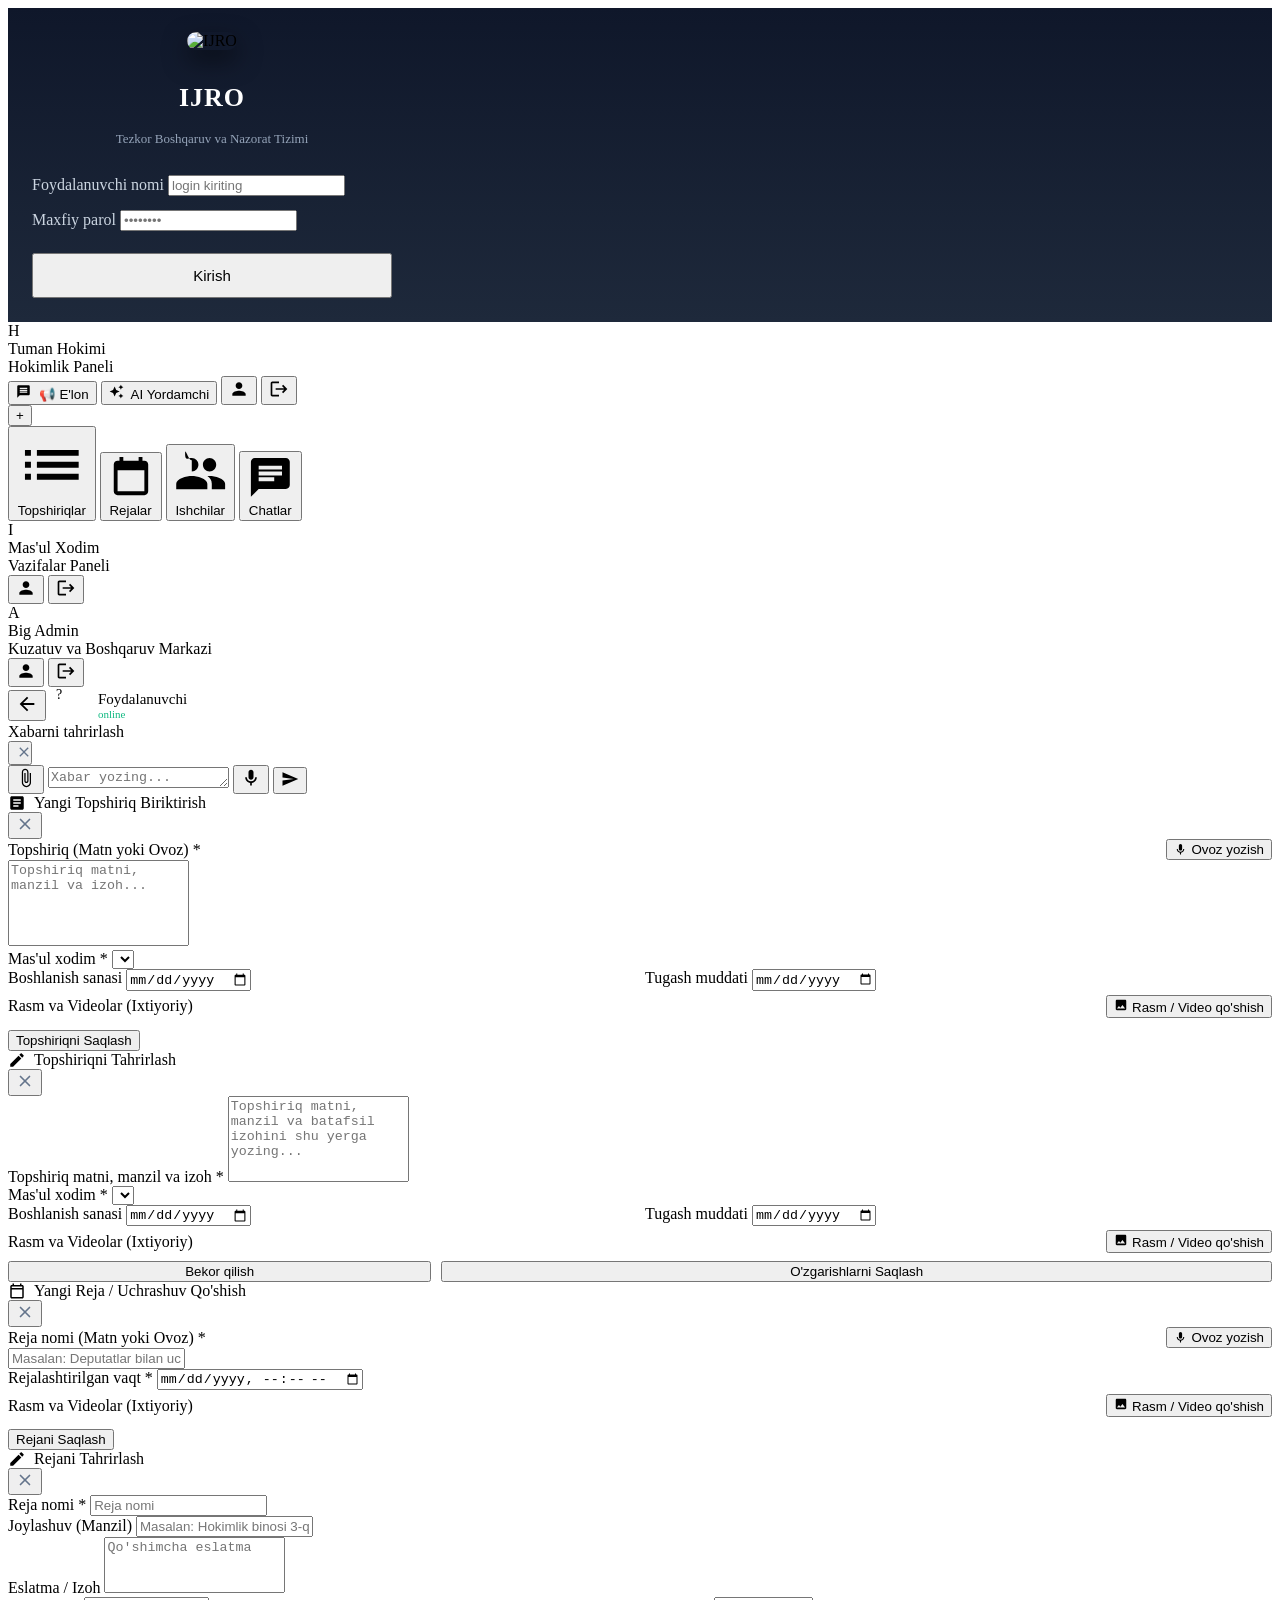
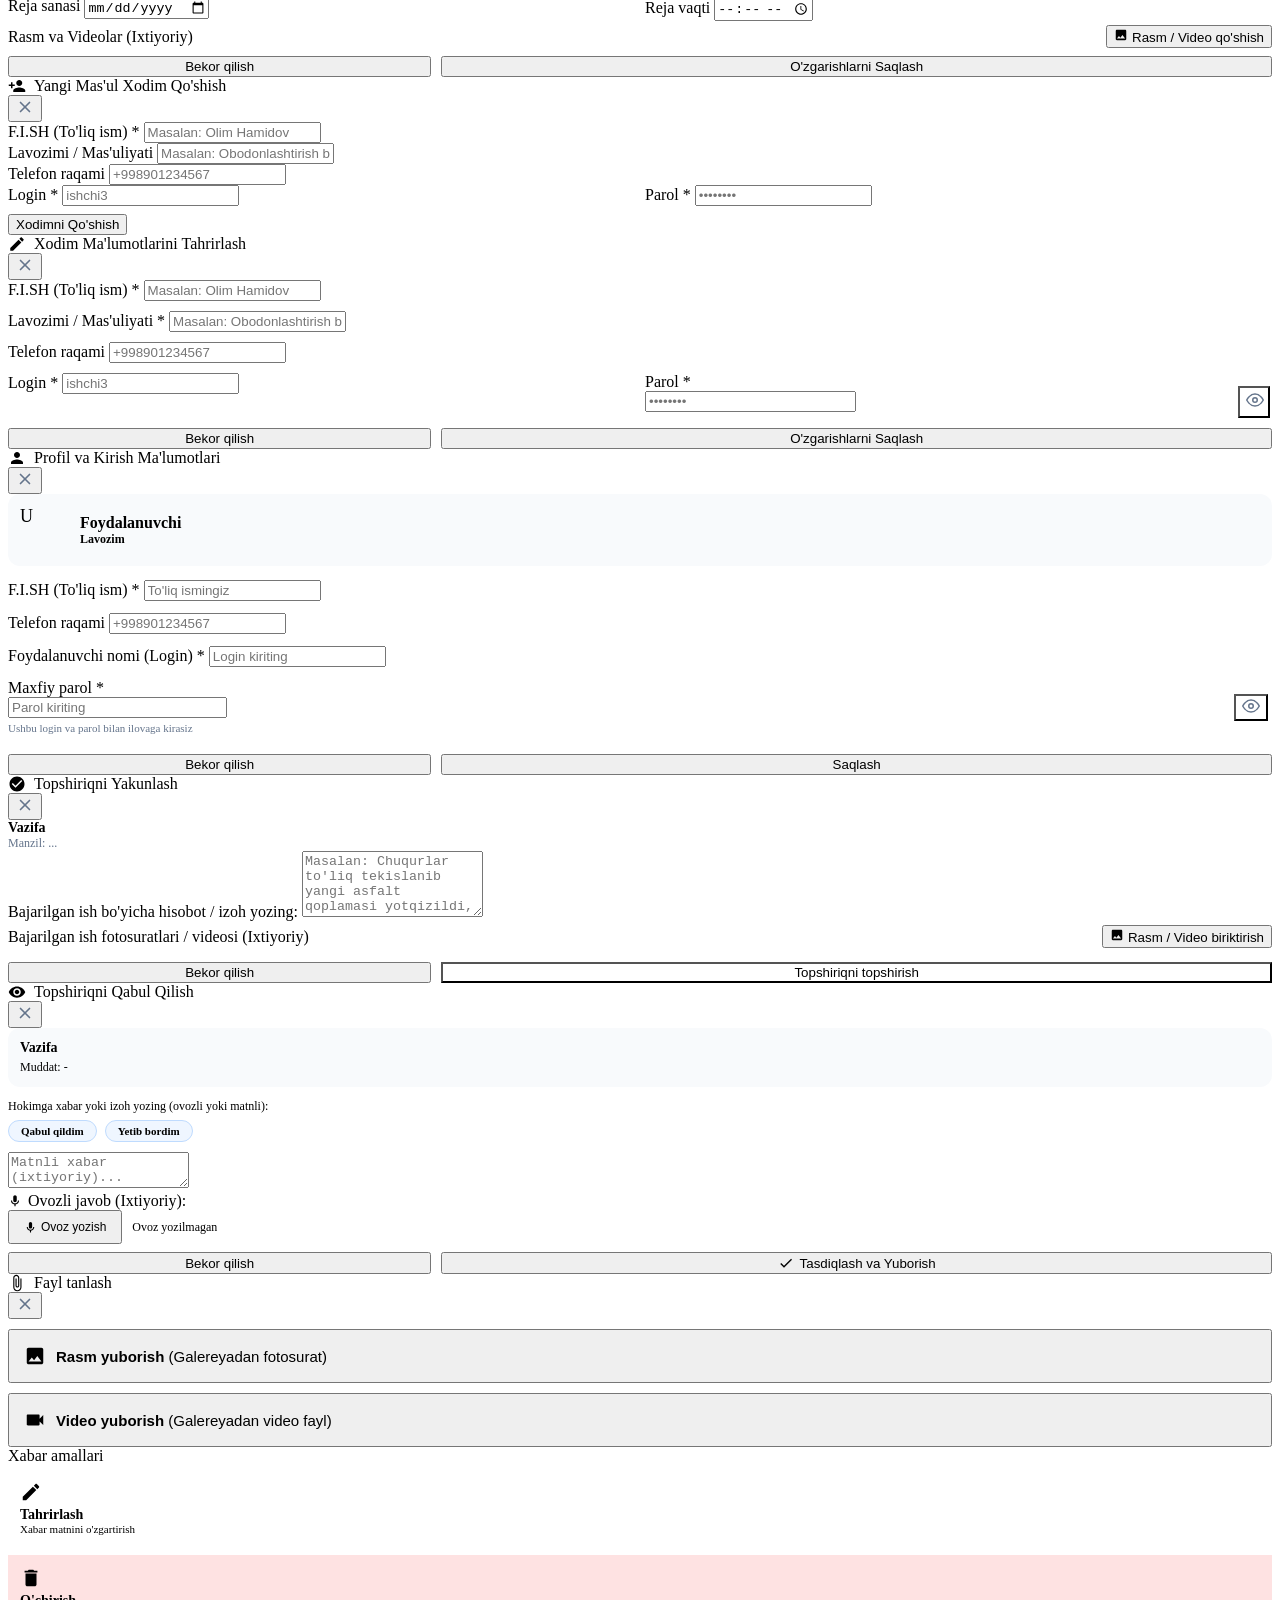
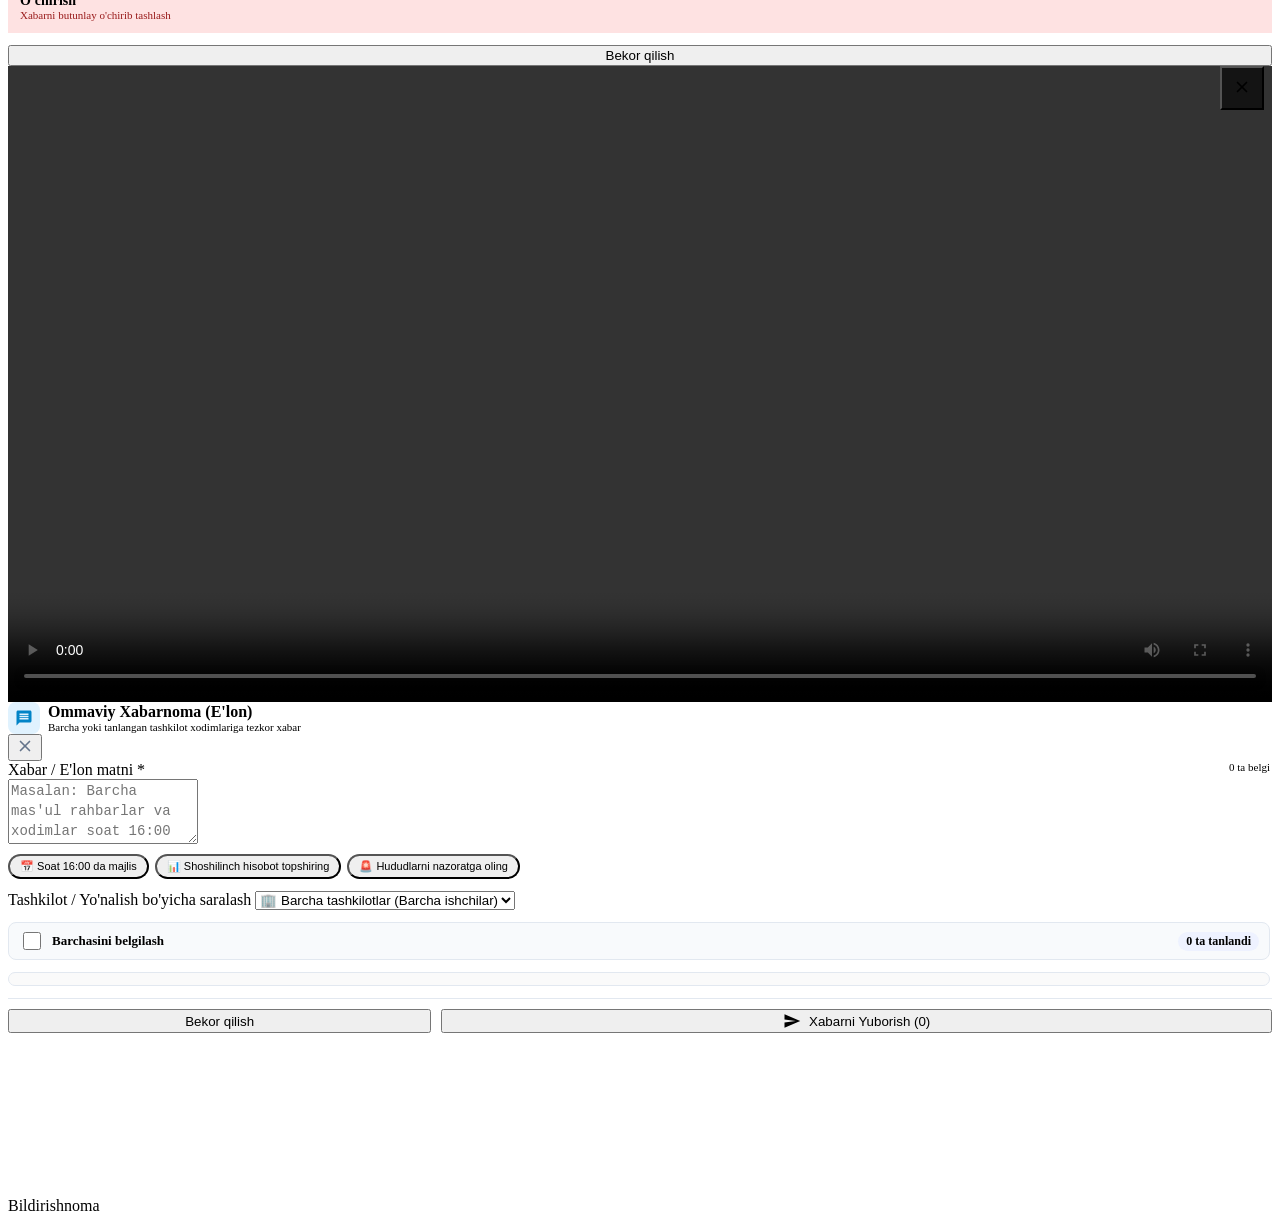
==== web/index.html @ b28bb129 "Enhance desktop computer version with responsive dashboard layout while keeping mobile version intac" ====
<!DOCTYPE html>
<html lang="uz">
<head>
  <meta charset="UTF-8">
  <meta name="viewport" content="width=device-width, initial-scale=1.0, maximum-scale=1.0, user-scalable=no, viewport-fit=cover">
  <title>IJRO - Tezkor Boshqaruv va Nazorat</title>

  <!-- PWA & Apple iOS Meta Tags -->
  <meta name="mobile-web-app-capable" content="yes">
  <meta name="apple-mobile-web-app-capable" content="yes">
  <meta name="apple-mobile-web-app-status-bar-style" content="black-translucent">
  <meta name="apple-mobile-web-app-title" content="IJRO">
  <link rel="apple-touch-icon" href="assets/apple-touch-icon.png">
  <link rel="icon" type="image/png" href="assets/icon-192.png">
  <link rel="manifest" href="/manifest.json">
  <meta name="theme-color" content="#0F172A">
  <base href="/">

  <script>
    // Eski keshni avtomatik tozalash
    (function() {
      const APP_VER = '20260917_01';
      if (localStorage.getItem('ijro_sw_ver') !== APP_VER) {
        localStorage.setItem('ijro_sw_ver', APP_VER);
        if ('caches' in window) {
          caches.keys().then(names => {
            for (let name of names) caches.delete(name);
          }).catch(function(){});
        }
      }
    })();

    // Injected third-party / Chromium DevTools / web-vitals reportAllChanges startTime xatolarini to'liq bartaraf etish
    (function() {
      // 1. PerformanceObserver himoyasi (web-vitals xatosining asosiy o'chog'i)
      if (typeof window !== 'undefined' && window.PerformanceObserver) {
        try {
          const OriginalPO = window.PerformanceObserver;
          window.PerformanceObserver = function(callback) {
            return new OriginalPO(function(list, observer) {
              try {
                if (list && typeof list.getEntries === 'function') {
                  const rawGet = list.getEntries.bind(list);
                  list.getEntries = function() {
                    try {
                      const arr = rawGet();
                      return Array.isArray(arr) ? arr.filter(function(x) { return x && x.startTime !== undefined; }) : arr;
                    } catch (_) {
                      return [];
                    }
                  };
                }
                if (list && typeof list.getEntriesByType === 'function') {
                  const rawGetByType = list.getEntriesByType.bind(list);
                  list.getEntriesByType = function(type) {
                    try {
                      const arr = rawGetByType(type);
                      return Array.isArray(arr) ? arr.filter(function(x) { return x && x.startTime !== undefined; }) : arr;
                    } catch (_) {
                      return [];
                    }
                  };
                }
                if (list && typeof list.getEntriesByName === 'function') {
                  const rawGetByName = list.getEntriesByName.bind(list);
                  list.getEntriesByName = function(name, type) {
                    try {
                      const arr = rawGetByName(name, type);
                      return Array.isArray(arr) ? arr.filter(function(x) { return x && x.startTime !== undefined; }) : arr;
                    } catch (_) {
                      return [];
                    }
                  };
                }
                return callback.call(this, list, observer);
              } catch (err) {
                const msg = String(err && (err.message || err.stack || err) || '');
                if (msg.includes('startTime') || msg.includes('reportAllChanges')) {
                  return; // Xatoni mutlaqo to'xtatish
                }
                throw err;
              }
            });
          };
          window.PerformanceObserver.prototype = OriginalPO.prototype;
          window.PerformanceObserver.supportedEntryTypes = OriginalPO.supportedEntryTypes;
        } catch (_) {}
      }

      // 2. EventTarget addEventListener himoyasi
      if (typeof EventTarget !== 'undefined' && EventTarget.prototype && EventTarget.prototype.addEventListener) {
        try {
          const origAdd = EventTarget.prototype.addEventListener;
          EventTarget.prototype.addEventListener = function(type, listener, options) {
            if (typeof listener === 'function') {
              const wrapped = function(...args) {
                try {
                  return listener.apply(this, args);
                } catch (err) {
                  const msg = String(err && (err.message || err.stack || err) || '');
                  if (msg.includes('startTime') || msg.includes('reportAllChanges')) {
                    return;
                  }
                  throw err;
                }
              };
              return origAdd.call(this, type, wrapped, options);
            }
            return origAdd.call(this, type, listener, options);
          };
        } catch (_) {}
      }

      // 3. console.error filtrlash
      if (typeof console !== 'undefined' && console.error) {
        const origErr = console.error;
        console.error = function(...args) {
          const combined = args.map(a => String(a && (a.stack || a.message || a) || '')).join(' ');
          if (combined.includes("reading 'startTime'") || combined.includes('startTime') || combined.includes('reportAllChanges')) {
            return;
          }
          return origErr.apply(console, args);
        };
      }

      // 4. Global window.onerror
      window.onerror = function(message, source, lineno, colno, error) {
        const msgStr = String(message || '');
        const stackStr = String(error && error.stack || '');
        if (msgStr.includes("reading 'startTime'") || msgStr.includes('startTime') || stackStr.includes('reportAllChanges')) {
          return true; // Suppress from console
        }
        return false;
      };

      // 5. Global error va unhandledrejection tinglovchilari
      window.addEventListener('error', function(e) {
        const msg = String(e && e.message || '');
        const errStr = String(e && e.error && (e.error.message || e.error.stack) || '');
        if (msg.includes('startTime') || errStr.includes('startTime') || errStr.includes('reportAllChanges')) {
          if (e.preventDefault) e.preventDefault();
          if (e.stopImmediatePropagation) e.stopImmediatePropagation();
          return true;
        }
      }, true);

      window.addEventListener('unhandledrejection', function(e) {
        const reason = String(e && e.reason && (e.reason.message || e.reason.stack || e.reason) || '');
        if (reason.includes('startTime') || reason.includes('reportAllChanges')) {
          if (e.preventDefault) e.preventDefault();
          if (e.stopImmediatePropagation) e.stopImmediatePropagation();
          return true;
        }
      });
    })();
  </script>
  <link rel="stylesheet" href="/css/style.css?v=20260917_01">
  <link rel="stylesheet" href="https://unpkg.com/leaflet@1.9.4/dist/leaflet.css">
  <script src="https://unpkg.com/leaflet@1.9.4/dist/leaflet.js"></script>
  <script src="https://cdnjs.cloudflare.com/ajax/libs/html2canvas/1.4.1/html2canvas.min.js"></script>

  <!-- Firebase Web SDK (Compat v10) -->
  <script src="https://www.gstatic.com/firebasejs/10.8.0/firebase-app-compat.js"></script>
  <script src="https://www.gstatic.com/firebasejs/10.8.0/firebase-database-compat.js"></script>

  <!-- Pre-render Session State (Login screen miltillashini va qaytib chiqishini butunlay to'xtatish) -->
  <script>
    (function() {
      try {
        var raw = localStorage.getItem('ijro_user');
        if (raw) {
          var u = JSON.parse(raw);
          if (u && u.id) {
            document.documentElement.classList.add('user-authenticated');
          }
        }
      } catch (_) {}
    })();
  </script>
</head>
<body>

  <div id="app-container">

    <!-- 1. LOGIN SCREEN (Defolt active emas, faqat tizimga kirmagan bo'lsa ko'rinadi) -->
    <div id="login-screen" class="screen" style="justify-content: center; align-items: center; padding: 24px; background: linear-gradient(180deg, #0F172A 0%, #1E293B 100%);">
      <div style="width: 100%; max-width: 360px; text-align: center;">
        <img src="assets/logo.png" alt="IJRO" style="width: 100px; height: 100px; border-radius: 24px; box-shadow: 0 10px 25px rgba(0,0,0,0.5); margin-bottom: 16px;">
        <h1 style="color: #FFFFFF; font-size: 26px; font-weight: 800; letter-spacing: 1px;">IJRO</h1>
        <p style="color: #94A3B8; font-size: 13px; margin-bottom: 28px;">Tezkor Boshqaruv va Nazorat Tizimi</p>

        <form onsubmit="handleLogin(event)" style="display: flex; flex-direction: column; gap: 14px; text-align: left;">
          <div class="form-group">
            <label class="form-label" style="color: #CBD5E1;">Foydalanuvchi nomi</label>
            <input type="text" id="login-user" class="form-input" placeholder="login kiriting" required autocomplete="username">
          </div>
          <div class="form-group">
            <label class="form-label" style="color: #CBD5E1;">Maxfiy parol</label>
            <input type="password" id="login-pass" class="form-input" placeholder="••••••••" required autocomplete="current-password">
          </div>
          <button type="submit" class="btn btn-primary" style="margin-top: 8px; padding: 12px; font-size: 15px;">
            Kirish
          </button>
        </form>

      </div>
    </div>

    <!-- 2. MAYOR (HOKIM) SCREEN -->
    <div id="mayor-screen" class="screen">
      <!-- Top Bar -->
      <div class="top-bar">
        <div class="top-bar-left" onclick="openProfileSettingsModal()" style="cursor: pointer;" title="Profil va Login/Parol">
          <div class="user-avatar" id="mayor-avatar">H</div>
          <div class="user-info">
            <div class="user-name" id="mayor-header-name">Tuman Hokimi</div>
            <div class="user-role" id="mayor-header-region">Hokimlik Paneli</div>
          </div>
        </div>
        <div class="top-bar-actions">
          <button id="btn-open-broadcast" class="broadcast-header-btn" onclick="openBroadcastModal()" title="Ommaviy Xabarnoma / Chat 2">
            <svg width="15" height="15" viewBox="0 0 24 24" fill="currentColor" style="margin-right: 4px;"><path d="M20 2H4c-1.1 0-1.99.9-1.99 2L2 22l4-4h14c1.1 0 2-.9 2-2V4c0-1.1-.9-2-2-2zm-2 12H6v-2h12v2zm0-3H6V9h12v2zm0-3H6V6h12v2z"/></svg>
            <span>📢 E'lon</span>
          </button>
          <button class="ai-header-btn" onclick="toggleAiAssistantModal()" title="Sun'iy Intellekt Yordamchisi">
            <svg width="15" height="15" viewBox="0 0 24 24" fill="currentColor" style="margin-right: 4px;"><path d="M19 9l1.25-2.75L23 5l-2.75-1.25L19 1l-1.25 2.75L15 5l2.75 1.25L19 9zm-7.5.5L9 4 6.5 9.5 1 12l5.5 2.5L9 20l2.5-5.5L17 12l-5.5-2.5zM19 15l-1.25 2.75L15 19l2.75 1.25L19 23l1.25-2.75L23 19l-2.75-1.25L19 15z"/></svg>
            <span>AI Yordamchi</span>
          </button>
          <button class="icon-btn" onclick="openProfileSettingsModal()" title="Profil va Login/Parol">
            <svg width="20" height="20" fill="currentColor" viewBox="0 0 24 24"><path d="M12 12c2.21 0 4-1.79 4-4s-1.79-4-4-4-4 1.79-4 4 1.79 4 4 4zm0 2c-2.67 0-8 1.34-8 4v2h16v-2c0-2.66-5.33-4-8-4z"/></svg>
          </button>
          <button class="icon-btn" onclick="handleLogout()" title="Chiqish">
            <svg width="20" height="20" fill="currentColor" viewBox="0 0 24 24"><path d="M17 7l-1.41 1.41L18.17 11H8v2h10.17l-2.58 2.58L17 17l5-5zM4 5h8V3H4c-1.1 0-2 .9-2 2v14c0 1.1.9 2 2 2h8v-2H4V5z"/></svg>
          </button>
        </div>
      </div>

      <!-- Tab Content (Topshiriqlar, Rejalar, Ishchilar, Chatlar) -->
      <div id="mayor-tab-content" style="flex: 1; min-height: 0; display: flex; flex-direction: column; overflow: hidden;"></div>

      <!-- Floating Action Button -->
      <button id="mayor-fab" class="fab">+</button>

      <!-- Bottom Navigation Bar (Tab 0: Topshiriqlar is DEFAULT!) -->
      <div class="bottom-nav" id="mayor-bottom-nav">
        <button class="nav-item active" onclick="switchMayorTab(0)">
          <svg fill="currentColor" viewBox="0 0 24 24"><path d="M3 13h2v-2H3v2zm0 4h2v-2H3v2zm0-8h2V7H3v2zm4 4h14v-2H7v2zm0 4h14v-2H7v2zM7 7v2h14V7H7z"/></svg>
          Topshiriqlar
        </button>
        <button class="nav-item" onclick="switchMayorTab(1)">
          <svg fill="currentColor" viewBox="0 0 24 24"><path d="M19 3h-1V1h-2v2H8V1H6v2H5c-1.11 0-1.99.9-1.99 2L3 19c0 1.1.89 2 2 2h14c1.1 0 2-.9 2-2V5c0-1.1-.9-2-2-2zm0 16H5V8h14v11z"/></svg>
          Rejalar
        </button>
        <button class="nav-item" onclick="switchMayorTab(2)">
          <svg fill="currentColor" viewBox="0 0 24 24"><path d="M16 11c1.66 0 2.99-1.34 2.99-3S17.66 5 16 5c-1.66 0-3 1.34-3 3s1.34 3 3 3zm-8 0c1.66 0 2.99-1.34 2.99-3S9.66 5 8 5C6.34 5 5 6.34 5 3s1.34 3 3 3zm0 2c-2.33 0-7 1.17-7 3.5V19h14v-2.5c0-2.33-4.67-3.5-7-3.5zm8 0c-.29 0-.62.02-.97.05 1.16.84 1.97 1.97 1.97 3.45V19h6v-2.5c0-2.33-4.67-3.5-7-3.5z"/></svg>
          Ishchilar
        </button>
        <button class="nav-item" onclick="switchMayorTab(3)">
          <svg fill="currentColor" viewBox="0 0 24 24"><path d="M20 2H4c-1.1 0-1.99.9-1.99 2L2 22l4-4h14c1.1 0 2-.9 2-2V4c0-1.1-.9-2-2-2zM6 9h12v2H6V9zm8 5H6v-2h8v2zm4-6H6V6h12v2z"/></svg>
          Chatlar
        </button>
      </div>
    </div>

    <!-- 3. WORKER SCREEN -->
    <div id="worker-screen" class="screen">
      <div class="top-bar">
        <div class="top-bar-left" onclick="openProfileSettingsModal()" style="cursor: pointer;" title="Profil va Login/Parol">
          <div class="user-avatar" id="worker-avatar">I</div>
          <div class="user-info">
            <div class="user-name" id="worker-header-name">Mas'ul Xodim</div>
            <div class="user-role" id="worker-header-pos">Vazifalar Paneli</div>
          </div>
        </div>
        <div class="top-bar-actions">
          <button class="icon-btn" onclick="openProfileSettingsModal()" title="Profil va Login/Parol">
            <svg width="20" height="20" fill="currentColor" viewBox="0 0 24 24"><path d="M12 12c2.21 0 4-1.79 4-4s-1.79-4-4-4-4 1.79-4 4 1.79 4 4 4zm0 2c-2.67 0-8 1.34-8 4v2h16v-2c0-2.66-5.33-4-8-4z"/></svg>
          </button>
          <button class="icon-btn" onclick="handleLogout()" title="Chiqish">
            <svg width="20" height="20" fill="currentColor" viewBox="0 0 24 24"><path d="M17 7l-1.41 1.41L18.17 11H8v2h10.17l-2.58 2.58L17 17l5-5zM4 5h8V3H4c-1.1 0-2 .9-2 2v14c0 1.1.9 2 2 2h8v-2H4V5z"/></svg>
          </button>
        </div>
      </div>
      <div id="worker-tasks-list" class="task-list main-content"></div>
    </div>

    <!-- 4. BIG ADMIN SCREEN -->
    <div id="admin-screen" class="screen">
      <div class="top-bar">
        <div class="top-bar-left" onclick="openProfileSettingsModal()" style="cursor: pointer;" title="Profil va Login/Parol">
          <div class="user-avatar" id="admin-avatar">A</div>
          <div class="user-info">
            <div class="user-name" id="admin-header-name">Big Admin</div>
            <div class="user-role">Kuzatuv va Boshqaruv Markazi</div>
          </div>
        </div>
        <div class="top-bar-actions">
          <button class="icon-btn" onclick="openProfileSettingsModal()" title="Profil va Login/Parol">
            <svg width="20" height="20" fill="currentColor" viewBox="0 0 24 24"><path d="M12 12c2.21 0 4-1.79 4-4s-1.79-4-4-4-4 1.79-4 4 1.79 4 4 4zm0 2c-2.67 0-8 1.34-8 4v2h16v-2c0-2.66-5.33-4-8-4z"/></svg>
          </button>
          <button class="icon-btn" onclick="handleLogout()" title="Chiqish">
            <svg width="20" height="20" fill="currentColor" viewBox="0 0 24 24"><path d="M17 7l-1.41 1.41L18.17 11H8v2h10.17l-2.58 2.58L17 17l5-5zM4 5h8V3H4c-1.1 0-2 .9-2 2v14c0 1.1.9 2 2 2h8v-2H4V5z"/></svg>
          </button>
        </div>
      </div>
      <div id="admin-content" class="task-list main-content" style="flex: 1; min-height: 0; padding-bottom: calc(30px + var(--safe-bottom));"></div>
    </div>

    <!-- 5. CHAT SCREEN -->
    <div id="chat-screen" class="screen chat-screen">
      <div class="top-bar" style="display: flex; justify-content: space-between; align-items: center;">
        <div class="top-bar-left" style="display: flex; align-items: center; gap: 6px;">
          <button class="icon-btn" onclick="goBackFromChat()" style="margin-right: 4px;">
            <svg width="22" height="22" fill="currentColor" viewBox="0 0 24 24"><path d="M20 11H7.83l5.59-5.59L12 4l-8 8 8 8 1.41-1.41L7.83 13H20v-2z"/></svg>
          </button>
          <div class="user-avatar" id="chat-avatar" style="width: 36px; height: 36px; font-size: 14px;">?</div>
          <div class="user-info">
            <div class="user-name" id="chat-header-name" style="font-size: 15px;">Foydalanuvchi</div>
            <div class="user-role" id="chat-header-status" style="color: #10B981; font-size: 11px;">online</div>
          </div>
        </div>
        <div class="top-bar-right" style="margin-left: auto;">
          <a id="chat-header-call-btn" href="#" style="display: none; width: 38px; height: 38px; border-radius: 50%; background: #22C55E; color: white; align-items: center; justify-content: center; text-decoration: none; box-shadow: 0 2px 6px rgba(34, 197, 94, 0.4);" title="Telefon qilish">
            <svg width="18" height="18" viewBox="0 0 24 24" fill="currentColor"><path d="M6.62 10.79c1.44 2.83 3.76 5.14 6.59 6.59l2.2-2.2c.27-.27.67-.36 1.02-.24 1.12.37 2.33.57 3.57.57.55 0 1 .45 1 1V20c0 .55-.45 1-1 1-9.39 0-17-7.61-17-17 0-.55.45-1 1-1h3.5c.55 0 1 .45 1 1 0 1.25.2 2.45.57 3.57.11.35.03.74-.25 1.02l-2.2 2.2z"/></svg>
          </a>
        </div>
      </div>
      <div id="chat-messages-container" class="chat-messages chat-messages-container"></div>
      <div class="chat-input-bar">
        <div id="edit-preview-bar" class="edit-bar">
          <div class="edit-bar-info">
            <div class="edit-bar-title">Xabarni tahrirlash</div>
            <div id="edit-preview-text" class="edit-bar-text"></div>
          </div>
          <button class="icon-btn" onclick="cancelEditing()" style="width: 24px; height: 24px; color: #64748B;">
            <svg width="16" height="16" viewBox="0 0 24 24" fill="currentColor"><path d="M19 6.41L17.59 5 12 10.59 6.41 5 5 6.41 10.59 12 5 17.59 6.41 19 12 13.41 17.59 19 19 17.59 13.41 12z"/></svg>
          </button>
        </div>

        <div class="chat-input-wrapper">
          <button class="chat-attach-btn" onclick="openAttachChoiceModal()" title="Fayl biriktirish">
            <svg width="20" height="20" fill="currentColor" viewBox="0 0 24 24"><path d="M16.5 6v11.5c0 2.21-1.79 4-4 4s-4-1.79-4-4V5c0-1.38 1.12-2.5 2.5-2.5s2.5 1.12 2.5 2.5v10.5c0 .55-.45 1-1 1s-1-.45-1-1V6H10v9.5c0 1.38 1.12 2.5 2.5 2.5s2.5-1.12 2.5-2.5V5c0-2.21-1.79-4-4-4S7 2.79 7 5v12.5c0 3.04 2.46 5.5 5.5 5.5s5.5-2.46 5.5-5.5V6h-1.5z"/></svg>
          </button>
          <input type="file" id="img-input" accept="image/*" style="display: none;" onchange="handleImagePicked(event)">
          <input type="file" id="vid-input" accept="video/*" style="display: none;" onchange="handleVideoPicked(event)">

          <textarea id="chat-text-input" class="chat-input" placeholder="Xabar yozing..." rows="1" onkeydown="if(event.key==='Enter' && !event.shiftKey){event.preventDefault(); sendChatMessage();}"></textarea>

          <button id="mic-btn" class="chat-mic-btn" onclick="startChatVoiceRecording()" title="Ovoz yozish">
            <svg width="20" height="20" fill="currentColor" viewBox="0 0 24 24"><path d="M12 14c1.66 0 3-1.34 3-3V5c0-1.66-1.34-3-3-3S9 3.34 9 5v6c0 1.66 1.34 3 3 3zm5-3c0 2.76-2.24 5-5 5s-5-2.24-5-5H5c0 3.53 2.61 6.43 6 6.92V21h2v-3.08c3.39-.49 6-3.39 6-6.92h-2z"/></svg>
          </button>

          <button class="chat-send-btn" onclick="sendChatMessage()" title="Yuborish">
            <svg width="18" height="18" fill="currentColor" viewBox="0 0 24 24"><path d="M2.01 21L23 12 2.01 3 2 10l15 2-15 2z"/></svg>
          </button>
        </div>

        <div id="chat-recording-bar" style="display: none; width: 100%; align-items: center; justify-content: space-between; background: #FEF2F2; padding: 6px 12px; border-radius: 24px; border: 1px solid #FECACA; box-sizing: border-box;">
          <div style="display: flex; align-items: center; gap: 8px;">
            <span class="recording-dot" style="display: inline-block; width: 10px; height: 10px; background: #EF4444; border-radius: 50%;"></span>
            <span id="chat-recording-timer" style="color: #EF4444; font-weight: 700; font-size: 13px;">Yozilmoqda: 0s</span>
          </div>
          <div style="display: flex; align-items: center; gap: 8px;">
            <button class="btn btn-outline" style="color: #EF4444; border-color: #EF4444; padding: 4px 12px; font-size: 12px; width: auto; display: inline-flex; align-items: center; gap: 4px;" onclick="cancelChatVoiceRecording()">
              <svg width="13" height="13" viewBox="0 0 24 24" fill="currentColor"><path d="M6 19c0 1.1.9 2 2 2h8c1.1 0 2-.9 2-2V7H6v12zM19 4h-3.5l-1-1h-5l-1 1H5v2h14V4z"/></svg> O'chirish
            </button>
            <button class="btn btn-primary" style="padding: 4px 14px; font-size: 12px; width: auto; display: inline-flex; align-items: center; gap: 4px;" onclick="sendChatVoiceRecording()">
              <svg width="13" height="13" viewBox="0 0 24 24" fill="currentColor"><path d="M2.01 21L23 12 2.01 3 2 10l15 2-15 2z"/></svg> Yuborish
            </button>
          </div>
        </div>
      </div>
    </div>

    <!-- MODALS -->

    <!-- Create Task Modal -->
    <div id="create-task-modal" class="modal-overlay" onclick="if(event.target===this)closeModal('create-task-modal')">
      <div class="modal-sheet">
        <div class="modal-header">
          <div class="modal-title" style="display: flex; align-items: center; gap: 8px;">
            <svg width="18" height="18" viewBox="0 0 24 24" fill="var(--primary-blue)"><path d="M19 3H5c-1.1 0-2 .9-2 2v14c0 1.1.9 2 2 2h14c1.1 0 2-.9 2-2V5c0-1.1-.9-2-2-2zm-5 14H7v-2h7v2zm3-4H7v-2h10v2zm0-4H7V7h10v2z"/></svg>
            Yangi Topshiriq Biriktirish
          </div>
          <button class="icon-btn" style="color: #64748B;" onclick="closeModal('create-task-modal')"><svg width="18" height="18" viewBox="0 0 24 24" fill="none" stroke="currentColor" stroke-width="2.2" stroke-linecap="round" stroke-linejoin="round"><line x1="18" y1="6" x2="6" y2="18"></line><line x1="6" y1="6" x2="18" y2="18"></line></svg></button>
        </div>
        <div class="form-group">
          <div style="display: flex; justify-content: space-between; align-items: center;">
            <label class="form-label" style="margin-bottom: 0;">Topshiriq (Matn yoki Ovoz) *</label>
            <button type="button" class="btn-voice-toggle" id="btn-toggle-task-voice" onclick="toggleTaskCreationVoiceMode()" style="display: inline-flex; align-items: center; gap: 4px;">
              <svg width="13" height="13" viewBox="0 0 24 24" fill="currentColor"><path d="M12 14c1.66 0 3-1.34 3-3V5c0-1.66-1.34-3-3-3S9 3.34 9 5v6c0 1.66 1.34 3 3 3zm5-3c0 2.76-2.24 5-5 5s-5-2.24-5-5H5c0 3.53 2.61 6.43 6 6.92V21h2v-3.08c3.39-.49 6-3.39 6-6.92h-2z"/></svg>
              Ovoz yozish
            </button>
          </div>
          <textarea id="new-task-title" class="form-input" placeholder="Topshiriq matni, manzil va izoh..." style="height: 80px; resize: none;"></textarea>
          
          <!-- Ovozli topshiriq konteyneri -->
          <div id="new-task-voice-container" style="display: none; margin-top: 6px;">
            <div id="new-task-voice-recorder" style="display: flex; align-items: center; justify-content: space-between; background: #F8FAFC; border: 1.5px dashed #CBD5E1; border-radius: 10px; padding: 8px 12px;">
              <button type="button" id="btn-task-modal-record" class="btn" onclick="toggleTaskModalRecording()" style="background: #EF4444; color: white; padding: 6px 14px; font-size: 13px; font-weight: bold; border-radius: 20px; display: flex; align-items: center; gap: 6px;">
                <span id="task-modal-rec-dot" style="width: 8px; height: 8px; border-radius: 50%; background: white;"></span>
                <span id="task-modal-rec-btn-text">Ovoz yozishni boshlash</span>
              </button>
              <span id="task-modal-rec-timer" style="font-weight: bold; font-size: 13px; color: #EF4444; display: none;">00:00</span>
            </div>
            <!-- Yozib olingan ovoz preview -->
            <div id="new-task-voice-preview" style="display: none; align-items: center; gap: 8px; margin-top: 6px; background: #EFF6FF; border: 1px solid #BFDBFE; border-radius: 10px; padding: 6px 10px;">
              <audio id="task-modal-audio-player" controls style="flex: 1; height: 32px;"></audio>
              <button type="button" onclick="deleteTaskModalVoice()" style="background: #FEE2E2; color: #EF4444; border: none; border-radius: 8px; padding: 6px 10px; font-size: 12px; font-weight: bold; cursor: pointer;">O'chirish</button>
            </div>
          </div>
        </div>

        <div class="form-group">
          <label class="form-label">Mas'ul xodim *</label>
          <select id="new-task-worker" class="form-select"></select>
        </div>
        <div style="display: grid; grid-template-columns: 1fr 1fr; gap: 10px;">
          <div class="form-group">
            <label class="form-label">Boshlanish sanasi</label>
            <input type="date" id="new-task-start" class="form-input">
          </div>
          <div class="form-group">
            <label class="form-label">Tugash muddati</label>
            <input type="date" id="new-task-end" class="form-input">
          </div>
        </div>

        <!-- Rasm va Video yuklash (Ixtiyoriy) -->
        <div class="form-group" style="margin-top: 4px;">
          <div style="display: flex; justify-content: space-between; align-items: center; margin-bottom: 4px;">
            <label class="form-label" style="margin-bottom: 0;">Rasm va Videolar (Ixtiyoriy)</label>
            <button type="button" class="btn-media-attach" onclick="document.getElementById('create-task-media-input').click()">
              <svg width="14" height="14" viewBox="0 0 24 24" fill="currentColor"><path d="M21 19V5c0-1.1-.9-2-2-2H5c-1.1 0-2 .9-2 2v14c0 1.1.9 2 2 2h14c1.1 0 2-.9 2-2zM8.5 13.5l2.5 3.01L14.5 12l4.5 6H5l3.5-4.5z"/></svg>
              Rasm / Video qo'shish
            </button>
          </div>
          <input type="file" id="create-task-media-input" accept="image/*,video/*" multiple style="display: none;" onchange="handleCreateTaskMediaPicked(event)">
          <div id="create-task-media-preview" class="modal-media-preview-strip" style="display: none;"></div>
        </div>

        <button class="btn btn-primary" onclick="saveNewTask()" style="margin-top: 8px;">
          Topshiriqni Saqlash
        </button>
      </div>
    </div>

    <!-- Edit Task Modal (Topshiriqni tahrirlash) -->
    <div id="edit-task-modal" class="modal-overlay" onclick="if(event.target===this)closeModal('edit-task-modal')">
      <div class="modal-sheet">
        <div class="modal-header">
          <div class="modal-title" style="display: flex; align-items: center; gap: 8px;">
            <svg width="18" height="18" viewBox="0 0 24 24" fill="var(--primary-blue)"><path d="M3 17.25V21h3.75L17.81 9.94l-3.75-3.75L3 17.25zM20.71 7.04c.39-.39.39-1.02 0-1.41l-2.34-2.34c-.39-.39-1.02-.39-1.41 0l-1.83 1.83 3.75 3.75 1.83-1.83z"/></svg>
            Topshiriqni Tahrirlash
          </div>
          <button class="icon-btn" style="color: #64748B;" onclick="closeModal('edit-task-modal')"><svg width="18" height="18" viewBox="0 0 24 24" fill="none" stroke="currentColor" stroke-width="2.2" stroke-linecap="round" stroke-linejoin="round"><line x1="18" y1="6" x2="6" y2="18"></line><line x1="6" y1="6" x2="18" y2="18"></line></svg></button>
        </div>
        <div class="form-group">
          <label class="form-label">Topshiriq matni, manzil va izoh *</label>
          <textarea id="edit-task-title" class="form-input" placeholder="Topshiriq matni, manzil va batafsil izohini shu yerga yozing..." style="height: 80px; resize: none;"></textarea>
        </div>
        <div class="form-group">
          <label class="form-label">Mas'ul xodim *</label>
          <select id="edit-task-worker" class="form-select"></select>
        </div>
        <div style="display: grid; grid-template-columns: 1fr 1fr; gap: 10px;">
          <div class="form-group">
            <label class="form-label">Boshlanish sanasi</label>
            <input type="date" id="edit-task-start" class="form-input">
          </div>
          <div class="form-group">
            <label class="form-label">Tugash muddati</label>
            <input type="date" id="edit-task-end" class="form-input">
          </div>
        </div>

        <!-- Tahrirlashda Rasm va Video yuklash -->
        <div class="form-group" style="margin-top: 4px;">
          <div style="display: flex; justify-content: space-between; align-items: center; margin-bottom: 4px;">
            <label class="form-label" style="margin-bottom: 0;">Rasm va Videolar (Ixtiyoriy)</label>
            <button type="button" class="btn-media-attach" onclick="document.getElementById('edit-task-media-input').click()">
              <svg width="14" height="14" viewBox="0 0 24 24" fill="currentColor"><path d="M21 19V5c0-1.1-.9-2-2-2H5c-1.1 0-2 .9-2 2v14c0 1.1.9 2 2 2h14c1.1 0 2-.9 2-2zM8.5 13.5l2.5 3.01L14.5 12l4.5 6H5l3.5-4.5z"/></svg>
              Rasm / Video qo'shish
            </button>
          </div>
          <input type="file" id="edit-task-media-input" accept="image/*,video/*" multiple style="display: none;" onchange="handleEditTaskMediaPicked(event)">
          <div id="edit-task-media-preview" class="modal-media-preview-strip" style="display: none;"></div>
        </div>

        <div style="display: flex; gap: 10px; margin-top: 8px;">
          <button type="button" class="btn btn-outline" style="flex: 1;" onclick="closeModal('edit-task-modal')">Bekor qilish</button>
          <button type="button" class="btn btn-primary" style="flex: 2;" onclick="saveEditedTask()">O'zgarishlarni Saqlash</button>
        </div>
      </div>
    </div>

    <!-- Create Schedule Modal -->
    <div id="create-schedule-modal" class="modal-overlay" onclick="if(event.target===this)closeModal('create-schedule-modal')">
      <div class="modal-sheet">
        <div class="modal-header">
          <div class="modal-title" style="display: flex; align-items: center; gap: 8px;">
            <svg width="18" height="18" viewBox="0 0 24 24" fill="var(--primary-blue)"><path d="M19 4h-1V2h-2v2H8V2H6v2H5c-1.11 0-1.99.9-1.99 2L3 20c0 1.1.89 2 2 2h14c1.1 0 2-.9 2-2V6c0-1.1-.9-2-2-2zm0 16H5V10h14v10zm0-12H5V6h14v2z"/></svg>
            Yangi Reja / Uchrashuv Qo'shish
          </div>
          <button class="icon-btn" style="color: #64748B;" onclick="closeModal('create-schedule-modal')"><svg width="18" height="18" viewBox="0 0 24 24" fill="none" stroke="currentColor" stroke-width="2.2" stroke-linecap="round" stroke-linejoin="round"><line x1="18" y1="6" x2="6" y2="18"></line><line x1="6" y1="6" x2="18" y2="18"></line></svg></button>
        </div>
        <div class="form-group">
          <div style="display: flex; justify-content: space-between; align-items: center;">
            <label class="form-label" style="margin-bottom: 0;">Reja nomi (Matn yoki Ovoz) *</label>
            <button type="button" class="btn-voice-toggle" id="btn-toggle-sched-voice" onclick="toggleSchedCreationVoiceMode()" style="display: inline-flex; align-items: center; gap: 4px;">
              <svg width="13" height="13" viewBox="0 0 24 24" fill="currentColor"><path d="M12 14c1.66 0 3-1.34 3-3V5c0-1.66-1.34-3-3-3S9 3.34 9 5v6c0 1.66 1.34 3 3 3zm5-3c0 2.76-2.24 5-5 5s-5-2.24-5-5H5c0 3.53 2.61 6.43 6 6.92V21h2v-3.08c3.39-.49 6-3.39 6-6.92h-2z"/></svg>
              Ovoz yozish
            </button>
          </div>
          <input type="text" id="new-schedule-title" class="form-input" placeholder="Masalan: Deputatlar bilan uchrashuv">
          <div id="new-sched-voice-container" style="display: none; margin-top: 6px;">
            <div id="new-sched-voice-recorder" style="display: flex; align-items: center; justify-content: space-between; background: #F8FAFC; border: 1.5px dashed #CBD5E1; border-radius: 10px; padding: 8px 12px;">
              <button type="button" id="btn-sched-modal-record" class="btn" onclick="toggleSchedModalRecording()" style="background: #EF4444; color: white; padding: 6px 14px; font-size: 13px; font-weight: bold; border-radius: 20px; display: flex; align-items: center; gap: 6px;">
                <span id="sched-modal-rec-dot" style="width: 8px; height: 8px; border-radius: 50%; background: white;"></span>
                <span id="sched-modal-rec-btn-text">Ovoz yozishni boshlash</span>
              </button>
              <span id="sched-modal-rec-timer" style="font-weight: bold; font-size: 13px; color: #EF4444; display: none;">00:00</span>
            </div>
            <div id="new-sched-voice-preview" style="display: none; align-items: center; gap: 8px; margin-top: 6px; background: #EFF6FF; border: 1px solid #BFDBFE; border-radius: 10px; padding: 6px 10px;">
              <audio id="sched-modal-audio-player" controls style="flex: 1; height: 32px;"></audio>
              <button type="button" onclick="deleteSchedModalVoice()" style="background: #FEE2E2; color: #EF4444; border: none; border-radius: 8px; padding: 6px 10px; font-size: 12px; font-weight: bold; cursor: pointer; display: inline-flex; align-items: center; gap: 4px;">
                <svg width="12" height="12" viewBox="0 0 24 24" fill="currentColor"><path d="M6 19c0 1.1.9 2 2 2h8c1.1 0 2-.9 2-2V7H6v12zM19 4h-3.5l-1-1h-5l-1 1H5v2h14V4z"/></svg> O'chirish
              </button>
            </div>
          </div>
        </div>
        <div class="form-group">
          <label class="form-label">Rejalashtirilgan vaqt *</label>
          <input type="datetime-local" id="new-schedule-time" class="form-input">
        </div>

        <!-- Rejaga Rasm va Video yuklash (Ixtiyoriy) -->
        <div class="form-group" style="margin-top: 4px;">
          <div style="display: flex; justify-content: space-between; align-items: center; margin-bottom: 4px;">
            <label class="form-label" style="margin-bottom: 0;">Rasm va Videolar (Ixtiyoriy)</label>
            <button type="button" class="btn-media-attach" onclick="document.getElementById('create-sched-media-input').click()">
              <svg width="14" height="14" viewBox="0 0 24 24" fill="currentColor"><path d="M21 19V5c0-1.1-.9-2-2-2H5c-1.1 0-2 .9-2 2v14c0 1.1.9 2 2 2h14c1.1 0 2-.9 2-2zM8.5 13.5l2.5 3.01L14.5 12l4.5 6H5l3.5-4.5z"/></svg>
              Rasm / Video qo'shish
            </button>
          </div>
          <input type="file" id="create-sched-media-input" accept="image/*,video/*" multiple style="display: none;" onchange="handleCreateSchedMediaPicked(event)">
          <div id="create-sched-media-preview" class="modal-media-preview-strip" style="display: none;"></div>
        </div>

        <button class="btn btn-primary" onclick="saveNewSchedule()" style="margin-top: 8px;">
          Rejani Saqlash
        </button>
      </div>
    </div>

    <!-- Edit Schedule Modal (Rejani tahrirlash) -->
    <div id="edit-schedule-modal" class="modal-overlay" onclick="if(event.target===this)closeModal('edit-schedule-modal')">
      <div class="modal-sheet">
        <div class="modal-header">
          <div class="modal-title" style="display: flex; align-items: center; gap: 8px;">
            <svg width="18" height="18" viewBox="0 0 24 24" fill="var(--primary-blue)"><path d="M3 17.25V21h3.75L17.81 9.94l-3.75-3.75L3 17.25zM20.71 7.04c.39-.39.39-1.02 0-1.41l-2.34-2.34c-.39-.39-1.02-.39-1.41 0l-1.83 1.83 3.75 3.75 1.83-1.83z"/></svg>
            Rejani Tahrirlash
          </div>
          <button class="icon-btn" style="color: #64748B;" onclick="closeModal('edit-schedule-modal')"><svg width="18" height="18" viewBox="0 0 24 24" fill="none" stroke="currentColor" stroke-width="2.2" stroke-linecap="round" stroke-linejoin="round"><line x1="18" y1="6" x2="6" y2="18"></line><line x1="6" y1="6" x2="18" y2="18"></line></svg></button>
        </div>
        <div class="form-group">
          <label class="form-label">Reja nomi *</label>
          <input type="text" id="edit-schedule-title" class="form-input" placeholder="Reja nomi">
        </div>
        <div class="form-group">
          <label class="form-label">Joylashuv (Manzil)</label>
          <input type="text" id="edit-schedule-location" class="form-input" placeholder="Masalan: Hokimlik binosi 3-qavat">
        </div>
        <div class="form-group">
          <label class="form-label">Eslatma / Izoh</label>
          <textarea id="edit-schedule-notes" class="form-input" placeholder="Qo'shimcha eslatma" style="height: 50px; resize: none;"></textarea>
        </div>
        <div style="display: grid; grid-template-columns: 1fr 1fr; gap: 10px;">
          <div class="form-group">
            <label class="form-label">Reja sanasi</label>
            <input type="date" id="edit-schedule-date" class="form-input">
          </div>
          <div class="form-group">
            <label class="form-label">Reja vaqti</label>
            <input type="time" id="edit-schedule-time" class="form-input">
          </div>
        </div>

        <!-- Tahrirlashda Rejaga Rasm va Video yuklash -->
        <div class="form-group" style="margin-top: 4px;">
          <div style="display: flex; justify-content: space-between; align-items: center; margin-bottom: 4px;">
            <label class="form-label" style="margin-bottom: 0;">Rasm va Videolar (Ixtiyoriy)</label>
            <button type="button" class="btn-media-attach" onclick="document.getElementById('edit-sched-media-input').click()">
              <svg width="14" height="14" viewBox="0 0 24 24" fill="currentColor"><path d="M21 19V5c0-1.1-.9-2-2-2H5c-1.1 0-2 .9-2 2v14c0 1.1.9 2 2 2h14c1.1 0 2-.9 2-2zM8.5 13.5l2.5 3.01L14.5 12l4.5 6H5l3.5-4.5z"/></svg>
              Rasm / Video qo'shish
            </button>
          </div>
          <input type="file" id="edit-sched-media-input" accept="image/*,video/*" multiple style="display: none;" onchange="handleEditSchedMediaPicked(event)">
          <div id="edit-sched-media-preview" class="modal-media-preview-strip" style="display: none;"></div>
        </div>

        <div style="display: flex; gap: 10px; margin-top: 8px;">
          <button type="button" class="btn btn-outline" style="flex: 1;" onclick="closeModal('edit-schedule-modal')">Bekor qilish</button>
          <button type="button" class="btn btn-primary" style="flex: 2;" onclick="saveEditedSchedule()">O'zgarishlarni Saqlash</button>
        </div>
      </div>
    </div>

    <!-- Create Worker Modal -->
    <div id="create-worker-modal" class="modal-overlay" onclick="if(event.target===this)closeModal('create-worker-modal')">
      <div class="modal-sheet">
        <div class="modal-header">
          <div class="modal-title" style="display: flex; align-items: center; gap: 8px;">
            <svg width="18" height="18" viewBox="0 0 24 24" fill="var(--primary-blue)"><path d="M15 12c2.21 0 4-1.79 4-4s-1.79-4-4-4-4 1.79-4 4 1.79 4 4 4zm-9-2V7H4v3H1v2h3v3h2v-3h3v-2H6zm9 4c-2.67 0-8 1.34-8 4v2h16v-2c0-2.66-5.33-4-8-4z"/></svg>
            Yangi Mas'ul Xodim Qo'shish
          </div>
          <button class="icon-btn" style="color: #64748B;" onclick="closeModal('create-worker-modal')"><svg width="18" height="18" viewBox="0 0 24 24" fill="none" stroke="currentColor" stroke-width="2.2" stroke-linecap="round" stroke-linejoin="round"><line x1="18" y1="6" x2="6" y2="18"></line><line x1="6" y1="6" x2="18" y2="18"></line></svg></button>
        </div>
        <div class="form-group">
          <label class="form-label">F.I.SH (To'liq ism) *</label>
          <input type="text" id="new-worker-name" class="form-input" placeholder="Masalan: Olim Hamidov">
        </div>
        <div class="form-group">
          <label class="form-label">Lavozimi / Mas'uliyati</label>
          <input type="text" id="new-worker-pos" class="form-input" placeholder="Masalan: Obodonlashtirish bo'lim boshlig'i">
        </div>
        <div class="form-group">
          <label class="form-label">Telefon raqami</label>
          <input type="text" id="new-worker-phone" class="form-input" placeholder="+998901234567">
        </div>
        <div style="display: grid; grid-template-columns: 1fr 1fr; gap: 10px;">
          <div class="form-group">
            <label class="form-label">Login *</label>
            <input type="text" id="new-worker-user" class="form-input" placeholder="ishchi3">
          </div>
          <div class="form-group">
            <label class="form-label">Parol *</label>
            <input type="password" id="new-worker-pass" class="form-input" placeholder="••••••••">
          </div>
        </div>
        <button class="btn btn-primary" onclick="saveNewWorker()" style="margin-top: 8px;">
          Xodimni Qo'shish
        </button>
      </div>
    </div>

    <!-- Edit Worker Modal (Hokim ishchining login, parol va ma'lumotlarini ko'rish va o'zgartirishi uchun) -->
    <div id="edit-worker-modal" class="modal-overlay" onclick="if(event.target===this)closeModal('edit-worker-modal')">
      <div class="modal-sheet">
        <div class="modal-header">
          <div class="modal-title" style="display: flex; align-items: center; gap: 8px;">
            <svg width="18" height="18" viewBox="0 0 24 24" fill="var(--primary-blue)"><path d="M3 17.25V21h3.75L17.81 9.94l-3.75-3.75L3 17.25zM20.71 7.04c.39-.39.39-1.02 0-1.41l-2.34-2.34c-.39-.39-1.02-.39-1.41 0l-1.83 1.83 3.75 3.75 1.83-1.83z"/></svg>
            Xodim Ma'lumotlarini Tahrirlash
          </div>
          <button class="icon-btn" style="color: #64748B;" onclick="closeModal('edit-worker-modal')"><svg width="18" height="18" viewBox="0 0 24 24" fill="none" stroke="currentColor" stroke-width="2.2" stroke-linecap="round" stroke-linejoin="round"><line x1="18" y1="6" x2="6" y2="18"></line><line x1="6" y1="6" x2="18" y2="18"></line></svg></button>
        </div>
        <input type="hidden" id="edit-worker-id">
        <form onsubmit="handleSaveEditedWorker(event)" style="display: flex; flex-direction: column; gap: 10px;">
          <div class="form-group">
            <label class="form-label">F.I.SH (To'liq ism) *</label>
            <input type="text" id="edit-worker-name" class="form-input" required placeholder="Masalan: Olim Hamidov">
          </div>
          <div class="form-group">
            <label class="form-label">Lavozimi / Mas'uliyati *</label>
            <input type="text" id="edit-worker-pos" class="form-input" required placeholder="Masalan: Obodonlashtirish bo'lim boshlig'i">
          </div>
          <div class="form-group">
            <label class="form-label">Telefon raqami</label>
            <input type="text" id="edit-worker-phone" class="form-input" placeholder="+998901234567">
          </div>
          <div style="display: grid; grid-template-columns: 1fr 1fr; gap: 10px;">
            <div class="form-group">
              <label class="form-label">Login *</label>
              <input type="text" id="edit-worker-user" class="form-input" required placeholder="ishchi3">
            </div>
            <div class="form-group">
              <label class="form-label">Parol *</label>
              <div style="position: relative; display: flex; align-items: center;">
                <input type="password" id="edit-worker-pass" class="form-input" required placeholder="••••••••" style="padding-right: 36px;">
                <button type="button" class="icon-btn" onclick="togglePasswordVisibility('edit-worker-pass', this)" style="position: absolute; right: 2px; color: #64748B; background: transparent; width: 32px; height: 32px;" title="Parolni ko'rsatish/yashirish">
                  <svg width="18" height="18" viewBox="0 0 24 24" fill="none" stroke="currentColor" stroke-width="2" stroke-linecap="round" stroke-linejoin="round"><path d="M1 12s4-8 11-8 11 8 11 8-4 8-11 8-11-8-11-8z"/><circle cx="12" cy="12" r="3"/></svg>
                </button>
              </div>
            </div>
          </div>
          <div style="display: flex; gap: 10px; margin-top: 6px;">
            <button type="button" class="btn btn-outline" style="flex: 1;" onclick="closeModal('edit-worker-modal')">Bekor qilish</button>
            <button type="submit" class="btn btn-primary" style="flex: 2;">O'zgarishlarni Saqlash</button>
          </div>
        </form>
      </div>
    </div>

    <!-- Profile & Login/Password Settings Modal (Hokim & Ishchilar uchun o'z login/parolini ko'rish va o'zgartirish) -->
    <div id="profile-settings-modal" class="modal-overlay" onclick="if(event.target===this)closeModal('profile-settings-modal')">
      <div class="modal-sheet">
        <div class="modal-header">
          <div class="modal-title" style="display: flex; align-items: center; gap: 8px;">
            <svg width="18" height="18" viewBox="0 0 24 24" fill="var(--primary-blue)"><path d="M12 12c2.21 0 4-1.79 4-4s-1.79-4-4-4-4 1.79-4 4 1.79 4 4 4zm0 2c-2.67 0-8 1.34-8 4v2h16v-2c0-2.66-5.33-4-8-4z"/></svg>
            Profil va Kirish Ma'lumotlari
          </div>
          <button class="icon-btn" style="color: #64748B;" onclick="closeModal('profile-settings-modal')"><svg width="18" height="18" viewBox="0 0 24 24" fill="none" stroke="currentColor" stroke-width="2.2" stroke-linecap="round" stroke-linejoin="round"><line x1="18" y1="6" x2="6" y2="18"></line><line x1="6" y1="6" x2="18" y2="18"></line></svg></button>
        </div>
        
        <div style="display: flex; align-items: center; gap: 12px; background: #F8FAFC; border: 1px solid var(--border-color); border-radius: 12px; padding: 12px; margin-bottom: 14px;">
          <div class="user-avatar" id="profile-modal-avatar" style="width: 48px; height: 48px; font-size: 18px;">U</div>
          <div>
            <div style="font-weight: 700; font-size: 16px; color: var(--navy-dark);" id="profile-modal-fullname">Foydalanuvchi</div>
            <div style="font-size: 12px; color: var(--primary-blue); font-weight: 600;" id="profile-modal-role">Lavozim</div>
          </div>
        </div>

        <form onsubmit="handleSaveProfileSettings(event)" style="display: flex; flex-direction: column; gap: 12px;">
          <div class="form-group">
            <label class="form-label">F.I.SH (To'liq ism) *</label>
            <input type="text" id="profile-input-fullname" class="form-input" required placeholder="To'liq ismingiz">
          </div>

          <div class="form-group">
            <label class="form-label">Telefon raqami</label>
            <input type="text" id="profile-input-phone" class="form-input" placeholder="+998901234567">
          </div>

          <div class="form-group">
            <label class="form-label">Foydalanuvchi nomi (Login) *</label>
            <input type="text" id="profile-input-username" class="form-input" required placeholder="Login kiriting" autocomplete="username">
          </div>

          <div class="form-group">
            <label class="form-label">Maxfiy parol *</label>
            <div style="position: relative; display: flex; align-items: center;">
              <input type="password" id="profile-input-password" class="form-input" required placeholder="Parol kiriting" style="padding-right: 44px;" autocomplete="current-password">
              <button type="button" class="icon-btn" onclick="togglePasswordVisibility('profile-input-password', this)" style="position: absolute; right: 4px; color: #64748B; background: transparent;" title="Parolni ko'rsatish/yashirish">
                <svg width="18" height="18" viewBox="0 0 24 24" fill="none" stroke="currentColor" stroke-width="2" stroke-linecap="round" stroke-linejoin="round"><path d="M1 12s4-8 11-8 11 8 11 8-4 8-11 8-11-8-11-8z"/><circle cx="12" cy="12" r="3"/></svg>
              </button>
            </div>
            <div style="font-size: 11px; color: #64748B; margin-top: 4px;">Ushbu login va parol bilan ilovaga kirasiz</div>
          </div>

          <div style="display: flex; gap: 10px; margin-top: 8px;">
            <button type="button" class="btn btn-outline" style="flex: 1;" onclick="closeModal('profile-settings-modal')">Bekor qilish</button>
            <button type="submit" class="btn btn-primary" style="flex: 2;">Saqlash</button>
          </div>
        </form>
      </div>
    </div>

    <!-- Worker Completion Note Modal -->
    <div id="worker-complete-modal" class="modal-overlay" onclick="if(event.target===this)closeModal('worker-complete-modal')">
      <div class="modal-sheet">
        <div class="modal-header">
          <div class="modal-title" style="color: var(--status-green); display: flex; align-items: center; gap: 8px;">
            <svg width="18" height="18" viewBox="0 0 24 24" fill="var(--status-green)"><path d="M12 2C6.48 2 2 6.48 2 12s4.48 10 10 10 10-4.48 10-10S17.52 2 12 2zm-2 15l-5-5 1.41-1.41L10 14.17l7.59-7.59L19 8l-9 9z"/></svg>
            Topshiriqni Yakunlash
          </div>
          <button class="icon-btn" style="color: #64748B;" onclick="closeModal('worker-complete-modal')"><svg width="18" height="18" viewBox="0 0 24 24" fill="none" stroke="currentColor" stroke-width="2.2" stroke-linecap="round" stroke-linejoin="round"><line x1="18" y1="6" x2="6" y2="18"></line><line x1="6" y1="6" x2="18" y2="18"></line></svg></button>
        </div>
        <div style="font-weight: bold; font-size: 14px; color: var(--primary-blue);" id="complete-task-title">Vazifa</div>
        <div style="font-size: 12px; color: #64748B;" id="complete-task-addr">Manzil: ...</div>

        <div class="form-group">
          <label class="form-label">Bajarilgan ish bo'yicha hisobot / izoh yozing:</label>
          <textarea id="complete-task-note" class="form-textarea" rows="4" placeholder="Masalan: Chuqurlar to'liq tekislanib yangi asfalt qoplamasi yotqizildi, obodonlashtirildi va topshirishga tayyor holga keltirildi..."></textarea>
        </div>

        <!-- Bajarilgan ish rasmlari / videosi (Ixtiyoriy) -->
        <div class="form-group" style="margin-top: 4px;">
          <div style="display: flex; justify-content: space-between; align-items: center; margin-bottom: 4px;">
            <label class="form-label" style="margin-bottom: 0;">Bajarilgan ish fotosuratlari / videosi (Ixtiyoriy)</label>
            <button type="button" class="btn-media-attach" onclick="document.getElementById('worker-complete-media-input').click()">
              <svg width="14" height="14" viewBox="0 0 24 24" fill="currentColor"><path d="M21 19V5c0-1.1-.9-2-2-2H5c-1.1 0-2 .9-2 2v14c0 1.1.9 2 2 2h14c1.1 0 2-.9 2-2zM8.5 13.5l2.5 3.01L14.5 12l4.5 6H5l3.5-4.5z"/></svg>
              Rasm / Video biriktirish
            </button>
          </div>
          <input type="file" id="worker-complete-media-input" accept="image/*,video/*" multiple style="display: none;" onchange="handleWorkerCompleteMediaPicked(event)">
          <div id="worker-complete-media-preview" class="modal-media-preview-strip" style="display: none;"></div>
        </div>

        <div style="display: flex; gap: 10px; margin-top: 14px;">
          <button class="btn btn-outline" style="flex: 1;" onclick="closeModal('worker-complete-modal')">Bekor qilish</button>
          <button class="btn btn-primary" style="flex: 2; background: var(--status-green);" onclick="confirmCompleteTask()">Topshiriqni topshirish</button>
        </div>
      </div>
    </div>

    <!-- Worker Task Seen/Acceptance Modal -->
    <div id="task-seen-modal" class="modal-overlay" onclick="if(event.target===this)closeModal('task-seen-modal')">
      <div class="modal-sheet">
        <div class="modal-header">
          <div class="modal-title" style="color: var(--primary-blue); display: flex; align-items: center; gap: 8px;">
            <svg width="18" height="18" viewBox="0 0 24 24" fill="var(--primary-blue)"><path d="M12 4.5C7 4.5 2.73 7.61 1 12c1.73 4.39 6 7.5 11 7.5s9.27-3.11 11-7.5c-1.73-4.39-6-7.5-11-7.5zM12 17c-2.76 0-5-2.24-5-5s2.24-5 5-5 5 2.24 5 5-2.24 5-5 5zm0-8c-1.66 0-3 1.34-3 3s1.34 3 3 3 3-1.34 3-3-1.34-3-3-3z"/></svg>
            Topshiriqni Qabul Qilish
          </div>
          <button class="icon-btn" style="color: #64748B;" onclick="closeModal('task-seen-modal')"><svg width="18" height="18" viewBox="0 0 24 24" fill="none" stroke="currentColor" stroke-width="2.2" stroke-linecap="round" stroke-linejoin="round"><line x1="18" y1="6" x2="6" y2="18"></line><line x1="6" y1="6" x2="18" y2="18"></line></svg></button>
        </div>
        
        <div style="background: #F8FAFC; border: 1px solid var(--border-color); border-radius: 12px; padding: 12px; margin-bottom: 12px;">
          <div style="font-weight: 700; font-size: 14px; color: var(--text-main);" id="seen-modal-task-title">Vazifa</div>
          <div style="font-size: 12px; color: var(--text-secondary); margin-top: 4px;" id="seen-modal-task-dates">Muddat: -</div>
        </div>

        <div style="font-size: 12px; color: var(--text-secondary); margin-bottom: 6px;">
          Hokimga xabar yoki izoh yozing (ovozli yoki matnli):
        </div>

        <!-- Quick chips -->
        <div style="display: flex; gap: 8px; margin-bottom: 10px;">
          <span style="cursor: pointer; background: #EFF6FF; color: var(--primary-blue); border: 1px solid #BFDBFE; border-radius: 16px; padding: 4px 12px; font-size: 11px; font-weight: 600;" onclick="document.getElementById('seen-task-text').value='Topshiriqni ko\'rdim, qabul qildim!'">Qabul qildim</span>
          <span style="cursor: pointer; background: #EFF6FF; color: var(--primary-blue); border: 1px solid #BFDBFE; border-radius: 16px; padding: 4px 12px; font-size: 11px; font-weight: 600;" onclick="document.getElementById('seen-task-text').value='Yetib bordim, ishni boshladik!'">Yetib bordim</span>
        </div>

        <div class="form-group">
          <textarea id="seen-task-text" class="form-textarea" rows="2" placeholder="Matnli xabar (ixtiyoriy)..."></textarea>
        </div>

        <!-- Voice recording option -->
        <div class="form-group">
          <label class="form-label" style="display: flex; align-items: center; gap: 6px;">
            <svg width="14" height="14" viewBox="0 0 24 24" fill="currentColor"><path d="M12 14c1.66 0 3-1.34 3-3V5c0-1.66-1.34-3-3-3S9 3.34 9 5v6c0 1.66 1.34 3 3 3zm5-3c0 2.76-2.24 5-5 5s-5-2.24-5-5H5c0 3.53 2.61 6.43 6 6.92V21h2v-3.08c3.39-.49 6-3.39 6-6.92h-2z"/></svg>
            Ovozli javob (Ixtiyoriy):
          </label>
          <div style="display: flex; align-items: center; gap: 10px;">
            <button id="seen-voice-btn" class="btn btn-outline" style="width: auto; padding: 8px 14px; font-size: 12px; display: inline-flex; align-items: center; gap: 4px;" onclick="toggleSeenVoiceRecording()">
              <svg width="13" height="13" viewBox="0 0 24 24" fill="currentColor"><path d="M12 14c1.66 0 3-1.34 3-3V5c0-1.66-1.34-3-3-3S9 3.34 9 5v6c0 1.66 1.34 3 3 3zm5-3c0 2.76-2.24 5-5 5s-5-2.24-5-5H5c0 3.53 2.61 6.43 6 6.92V21h2v-3.08c3.39-.49 6-3.39 6-6.92h-2z"/></svg> Ovoz yozish
            </button>
            <button id="seen-voice-del-btn" class="btn btn-outline" style="display: none; width: auto; padding: 8px 14px; font-size: 12px; color: var(--status-red); border-color: var(--status-red); align-items: center; gap: 4px;" onclick="deleteSeenVoiceRecording()">
              <svg width="13" height="13" viewBox="0 0 24 24" fill="currentColor"><path d="M6 19c0 1.1.9 2 2 2h8c1.1 0 2-.9 2-2V7H6v12zM19 4h-3.5l-1-1h-5l-1 1H5v2h14V4z"/></svg> O'chirish
            </button>
            <span id="seen-voice-status" style="font-size: 12px; color: var(--text-secondary);">Ovoz yozilmagan</span>
          </div>
          <audio id="seen-voice-preview" controls style="display: none; width: 100%; height: 36px; margin-top: 8px;"></audio>
        </div>

        <div style="display: flex; gap: 10px; margin-top: 8px;">
          <button class="btn btn-outline" style="flex: 1;" onclick="closeModal('task-seen-modal')">Bekor qilish</button>
          <button class="btn btn-primary" style="flex: 2; display: inline-flex; align-items: center; justify-content: center; gap: 6px;" onclick="confirmTaskSeen()">
            <svg width="16" height="16" viewBox="0 0 24 24" fill="currentColor"><path d="M9 16.17L4.83 12l-1.42 1.41L9 19 21 7l-1.41-1.41z"/></svg>
            Tasdiqlash va Yuborish
          </button>
        </div>
      </div>
    </div>

    <!-- Attachment Choice Modal (Photo or Video) -->
    <div id="attach-choice-modal" class="modal-overlay" onclick="if(event.target===this)closeModal('attach-choice-modal')">
      <div class="modal-sheet">
        <div class="modal-header">
          <div class="modal-title" style="display: flex; align-items: center; gap: 8px;">
            <svg width="18" height="18" viewBox="0 0 24 24" fill="var(--primary-blue)"><path d="M16.5 6v11.5c0 2.21-1.79 4-4 4s-4-1.79-4-4V5c0-1.38 1.12-2.5 2.5-2.5s2.5 1.12 2.5 2.5v10.5c0 .55-.45 1-1 1s-1-.45-1-1V6H10v9.5c0 1.38 1.12 2.5 2.5 2.5s2.5-1.12 2.5-2.5V5c0-2.21-1.79-4-4-4S7 2.79 7 5v12.5c0 3.04 2.46 5.5 5.5 5.5s5.5-2.46 5.5-5.5V6h-1.5z"/></svg>
            Fayl tanlash
          </div>
          <button class="icon-btn" style="color: #64748B;" onclick="closeModal('attach-choice-modal')"><svg width="18" height="18" viewBox="0 0 24 24" fill="none" stroke="currentColor" stroke-width="2.2" stroke-linecap="round" stroke-linejoin="round"><line x1="18" y1="6" x2="6" y2="18"></line><line x1="6" y1="6" x2="18" y2="18"></line></svg></button>
        </div>
        <div style="display: flex; flex-direction: column; gap: 10px; margin-top: 10px;">
          <button class="btn btn-outline" style="justify-content: flex-start; padding: 14px; font-size: 15px; display: flex; align-items: center; gap: 10px;" onclick="closeModal('attach-choice-modal'); document.getElementById('img-input').click();">
            <svg width="22" height="22" viewBox="0 0 24 24" fill="var(--primary-blue)"><path d="M21 19V5c0-1.1-.9-2-2-2H5c-1.1 0-2 .9-2 2v14c0 1.1.9 2 2 2h14c1.1 0 2-.9 2-2zM8.5 13.5l2.5 3.01L14.5 12l4.5 6H5l3.5-4.5z"/></svg>
            <span><strong>Rasm yuborish</strong> (Galereyadan fotosurat)</span>
          </button>
          <button class="btn btn-outline" style="justify-content: flex-start; padding: 14px; font-size: 15px; display: flex; align-items: center; gap: 10px;" onclick="closeModal('attach-choice-modal'); document.getElementById('vid-input').click();">
            <svg width="22" height="22" viewBox="0 0 24 24" fill="var(--primary-blue)"><path d="M17 10.5V7c0-.55-.45-1-1-1H4c-.55 0-1 .45-1 1v10c0 .55.45 1 1 1h12c.55 0 1-.45 1-1v-3.5l4 4v-11l-4 4z"/></svg>
            <span><strong>Video yuborish</strong> (Galereyadan video fayl)</span>
          </button>
        </div>
      </div>
    </div>

    <!-- Message Actions Modal (Edit / Delete) -->
    <div id="message-actions-modal" class="modal-overlay" onclick="if(event.target===this)closeMessageActionsModal()">
      <div class="modal-sheet" style="padding-bottom: calc(24px + var(--safe-bottom));">
        <div class="modal-title" style="margin-bottom: 4px;">Xabar amallari</div>
        <div style="display: flex; flex-direction: column; gap: 8px;">
          <div id="msg-action-edit" class="task-card" style="flex-direction: row; align-items: center; gap: 12px; cursor: pointer; padding: 12px;" onclick="startEditingSelectedMessage()">
            <svg width="22" height="22" viewBox="0 0 24 24" fill="var(--primary-blue)"><path d="M3 17.25V21h3.75L17.81 9.94l-3.75-3.75L3 17.25zM20.71 7.04c.39-.39.39-1.02 0-1.41l-2.34-2.34c-.39-.39-1.02-.39-1.41 0l-1.83 1.83 3.75 3.75 1.83-1.83z"/></svg>
            <div>
              <div style="font-weight: 700; font-size: 14px;">Tahrirlash</div>
              <div style="font-size: 11px; color: var(--text-secondary);">Xabar matnini o'zgartirish</div>
            </div>
          </div>
          <div id="msg-action-delete" class="task-card" style="flex-direction: row; align-items: center; gap: 12px; cursor: pointer; padding: 12px; background: #FEE2E2;" onclick="deleteSelectedMessage()">
            <svg width="22" height="22" viewBox="0 0 24 24" fill="var(--status-red)"><path d="M6 19c0 1.1.9 2 2 2h8c1.1 0 2-.9 2-2V7H6v12zM19 4h-3.5l-1-1h-5l-1 1H5v2h14V4z"/></svg>
            <div>
              <div style="font-weight: 700; font-size: 14px; color: var(--status-red);">O'chirish</div>
              <div style="font-size: 11px; color: #991B1B;">Xabarni butunlay o'chirib tashlash</div>
            </div>
          </div>
          <button class="btn btn-outline" style="margin-top: 4px;" onclick="closeMessageActionsModal()">Bekor qilish</button>
        </div>
      </div>
    </div>

    <!-- Fullscreen Video Player Modal -->
    <div id="video-player-modal" class="modal-overlay" style="background: black; z-index: 250; padding: 0;">
      <button class="icon-btn" style="position: absolute; top: calc(16px + var(--safe-top)); right: 16px; background: rgba(0,0,0,0.6); z-index: 300; width: 44px; height: 44px;" onclick="closeVideoModal()"><svg width="18" height="18" viewBox="0 0 24 24" fill="none" stroke="currentColor" stroke-width="2.2" stroke-linecap="round" stroke-linejoin="round"><line x1="18" y1="6" x2="6" y2="18"></line><line x1="6" y1="6" x2="18" y2="18"></line></svg></button>
      <video id="full-video-element" controls style="width: 100%; max-height: 100%; outline: none;" playsinline></video>
    </div>

    <!-- Fullscreen Image Viewer Modal -->
    <div id="image-viewer-modal" class="modal-overlay" style="background: rgba(0,0,0,0.92); z-index: 250; padding: 0; display: none; align-items: center; justify-content: center;" onclick="if(event.target===this||event.target.tagName==='BUTTON'||event.target.closest('button'))closeImageViewerModal()">
      <button class="icon-btn" style="position: absolute; top: calc(16px + var(--safe-top)); right: 16px; background: rgba(255,255,255,0.25); color: white; z-index: 300; width: 44px; height: 44px; border-radius: 50%; display: flex; align-items: center; justify-content: center;" onclick="closeImageViewerModal()"><svg width="20" height="20" viewBox="0 0 24 24" fill="none" stroke="currentColor" stroke-width="2.5" stroke-linecap="round" stroke-linejoin="round"><line x1="18" y1="6" x2="6" y2="18"></line><line x1="6" y1="6" x2="18" y2="18"></line></svg></button>
      <img id="full-image-element" src="" style="max-width: 96vw; max-height: 90vh; border-radius: 8px; object-fit: contain; box-shadow: 0 10px 25px rgba(0,0,0,0.5);">
    </div>

    <!-- Broadcast / Ommaviy Xabarnoma Modal (Chat 2) -->
    <div id="broadcast-modal" class="modal-overlay" onclick="if(event.target===this)closeBroadcastModal()">
      <div class="modal-sheet" style="max-height: 90vh; display: flex; flex-direction: column;">
        <div class="modal-header">
          <div class="modal-title" style="display: flex; align-items: center; gap: 8px;">
            <div style="width: 32px; height: 32px; border-radius: 8px; background: #E0F2FE; color: #0284C7; display: flex; align-items: center; justify-content: center;">
              <svg width="18" height="18" viewBox="0 0 24 24" fill="currentColor"><path d="M20 2H4c-1.1 0-1.99.9-1.99 2L2 22l4-4h14c1.1 0 2-.9 2-2V4c0-1.1-.9-2-2-2zm-2 12H6v-2h12v2zm0-3H6V9h12v2zm0-3H6V6h12v2z"/></svg>
            </div>
            <div>
              <div style="font-weight: 700; font-size: 16px;">Ommaviy Xabarnoma (E'lon)</div>
              <div style="font-size: 11px; color: var(--text-secondary);">Barcha yoki tanlangan tashkilot xodimlariga tezkor xabar</div>
            </div>
          </div>
          <button class="icon-btn" style="color: #64748B;" onclick="closeBroadcastModal()">
            <svg width="18" height="18" viewBox="0 0 24 24" fill="none" stroke="currentColor" stroke-width="2.2" stroke-linecap="round" stroke-linejoin="round"><line x1="18" y1="6" x2="6" y2="18"></line><line x1="6" y1="6" x2="18" y2="18"></line></svg>
          </button>
        </div>

        <div style="overflow-y: auto; flex: 1; padding-right: 2px; display: flex; flex-direction: column; gap: 12px;">
          <!-- 1. Xabar matni -->
          <div class="form-group" style="margin-bottom: 0;">
            <label class="form-label" style="display: flex; justify-content: space-between;">
              <span>Xabar / E'lon matni *</span>
              <span id="broadcast-char-count" style="font-size: 11px; color: var(--text-secondary);">0 ta belgi</span>
            </label>
            <textarea id="broadcast-text" class="form-input" rows="3" placeholder="Masalan: Barcha mas'ul rahbarlar va xodimlar soat 16:00 da tuman hokimligiga majlisga yetib kelishi shart..." style="resize: vertical; font-size: 14px; line-height: 1.4;" oninput="updateBroadcastCharCount()"></textarea>
            
            <!-- Tezkor shablonlar -->
            <div style="display: flex; gap: 6px; overflow-x: auto; padding-top: 6px; scrollbar-width: none;">
              <button type="button" class="btn btn-outline" style="padding: 4px 10px; font-size: 11px; white-space: nowrap; border-radius: 14px;" onclick="setBroadcastTemplate('majlis')">📅 Soat 16:00 da majlis</button>
              <button type="button" class="btn btn-outline" style="padding: 4px 10px; font-size: 11px; white-space: nowrap; border-radius: 14px;" onclick="setBroadcastTemplate('hisobot')">📊 Shoshilinch hisobot topshiring</button>
              <button type="button" class="btn btn-outline" style="padding: 4px 10px; font-size: 11px; white-space: nowrap; border-radius: 14px;" onclick="setBroadcastTemplate('tekshiruv')">🚨 Hududlarni nazoratga oling</button>
            </div>
          </div>

          <!-- 2. Tashkilot filtri -->
          <div class="form-group" style="margin-bottom: 0;">
            <label class="form-label">Tashkilot / Yo'nalish bo'yicha saralash</label>
            <select id="broadcast-org-select" class="form-input" onchange="handleBroadcastOrgFilterChange(this.value)">
              <option value="all">🏢 Barcha tashkilotlar (Barcha ishchilar)</option>
            </select>
          </div>

          <!-- 3. Xodimlar ro'yxati boshqaruvi (Select All & Counter) -->
          <div style="display: flex; align-items: center; justify-content: space-between; padding: 6px 10px; background: #F8FAFC; border-radius: 8px; border: 1px solid #E2E8F0;">
            <label style="display: flex; align-items: center; gap: 8px; font-size: 13px; font-weight: 600; cursor: pointer; user-select: none;">
              <input type="checkbox" id="broadcast-select-all" onchange="toggleBroadcastSelectAll(this.checked)" style="width: 18px; height: 18px; accent-color: var(--primary-blue); cursor: pointer;">
              <span>Barchasini belgilash</span>
            </label>
            <span id="broadcast-selected-badge" style="font-size: 12px; font-weight: 700; color: var(--primary-blue); background: #EEF2FF; padding: 2px 8px; border-radius: 12px;">0 ta tanlandi</span>
          </div>

          <!-- 4. Xodimlar ro'yxati -->
          <div id="broadcast-workers-list" style="display: flex; flex-direction: column; gap: 6px; max-height: 240px; overflow-y: auto; border: 1px solid #E2E8F0; border-radius: 8px; padding: 6px; background: #FAFAFA;">
            <!-- Xodimlar dinamik chiqadi -->
          </div>
        </div>

        <!-- 5. Yuborish tugmasi -->
        <div style="margin-top: 12px; padding-top: 10px; border-top: 1px solid #E2E8F0; display: flex; gap: 10px;">
          <button class="btn btn-outline" style="flex: 1;" onclick="closeBroadcastModal()">Bekor qilish</button>
          <button id="btn-send-broadcast" class="btn btn-primary" style="flex: 2; display: inline-flex; align-items: center; justify-content: center; gap: 8px;" onclick="submitBroadcastMessage()">
            <svg width="18" height="18" fill="currentColor" viewBox="0 0 24 24"><path d="M2.01 21L23 12 2.01 3 2 10l15 2-15 2z"/></svg>
            <span id="btn-send-broadcast-text">Xabarni Yuborish (0)</span>
          </button>
        </div>
      </div>
    </div>

    <!-- iPhone Siri Floating Orb (Faqatgina eng pastki markazda aylanuvchi shar, ortiqcha detallarsiz) -->
    <div id="ai-assistant-modal" class="ai-siri-container" onclick="toggleAiAssistantModal()" title="AI yordamchini to'xtatish uchun bosing">
      <div class="ai-orb-stage">
        <canvas id="ai-orb-canvas" width="160" height="160" class="ai-orb-canvas"></canvas>
      </div>
    </div>

    <!-- Toast Component -->
    <div id="toast" class="toast">Bildirishnoma</div>

  </div>

  <!-- App Scripts (Cache-busted) -->
  <script src="/js/firebase-config.js?v=20260917_01"></script>
  <script src="/js/chat.js?v=20260917_01"></script>
  <script src="/js/mayor.js?v=20260917_01"></script>
  <script src="/js/ai-assistant.js?v=20260917_01"></script>
  <script src="/js/worker.js?v=20260917_01"></script>
  <script src="/js/admin.js?v=20260917_01"></script>
  <script src="/js/app.js?v=20260917_01"></script>

  <!-- PWA Service Worker Registration & Cache Clear -->
  <script>
    if ('serviceWorker' in navigator) {
      let refreshing = false;
      navigator.serviceWorker.addEventListener('controllerchange', () => {
        if (!refreshing) {
          refreshing = true;
          window.location.reload();
        }
      });
      window.addEventListener('load', () => {
        try {
          const isSub = window.location.pathname.startsWith('/web');
          const swScript = isSub ? '/web/sw.js?v=20260916_02' : '/sw.js?v=20260916_02';
          const swScope = isSub ? '/web/' : '/';
          navigator.serviceWorker.register(swScript, { scope: swScope })
            .then(reg => {
              reg.update();
            })
            .catch(err => console.log('SW reg error (ignored):', err));
        } catch (_) {}
      });
    }
  </script>
</body>
</html>
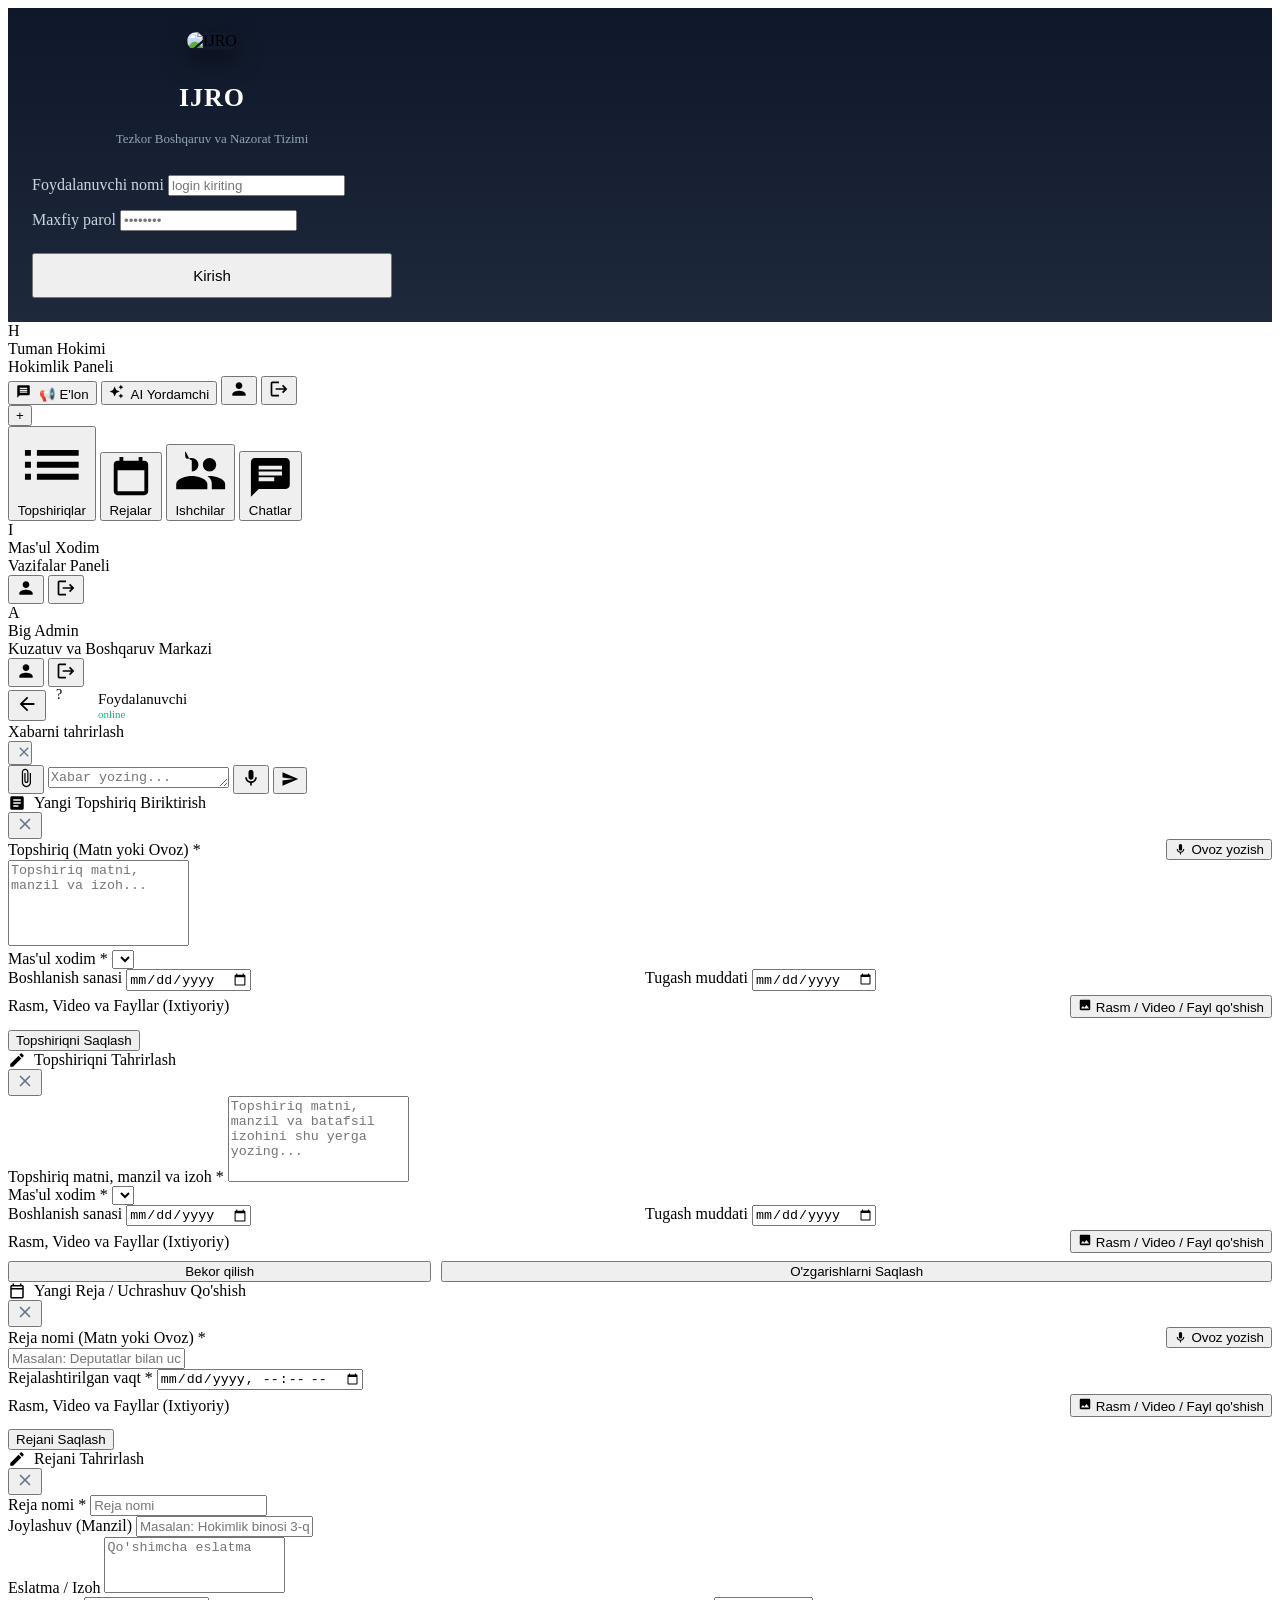
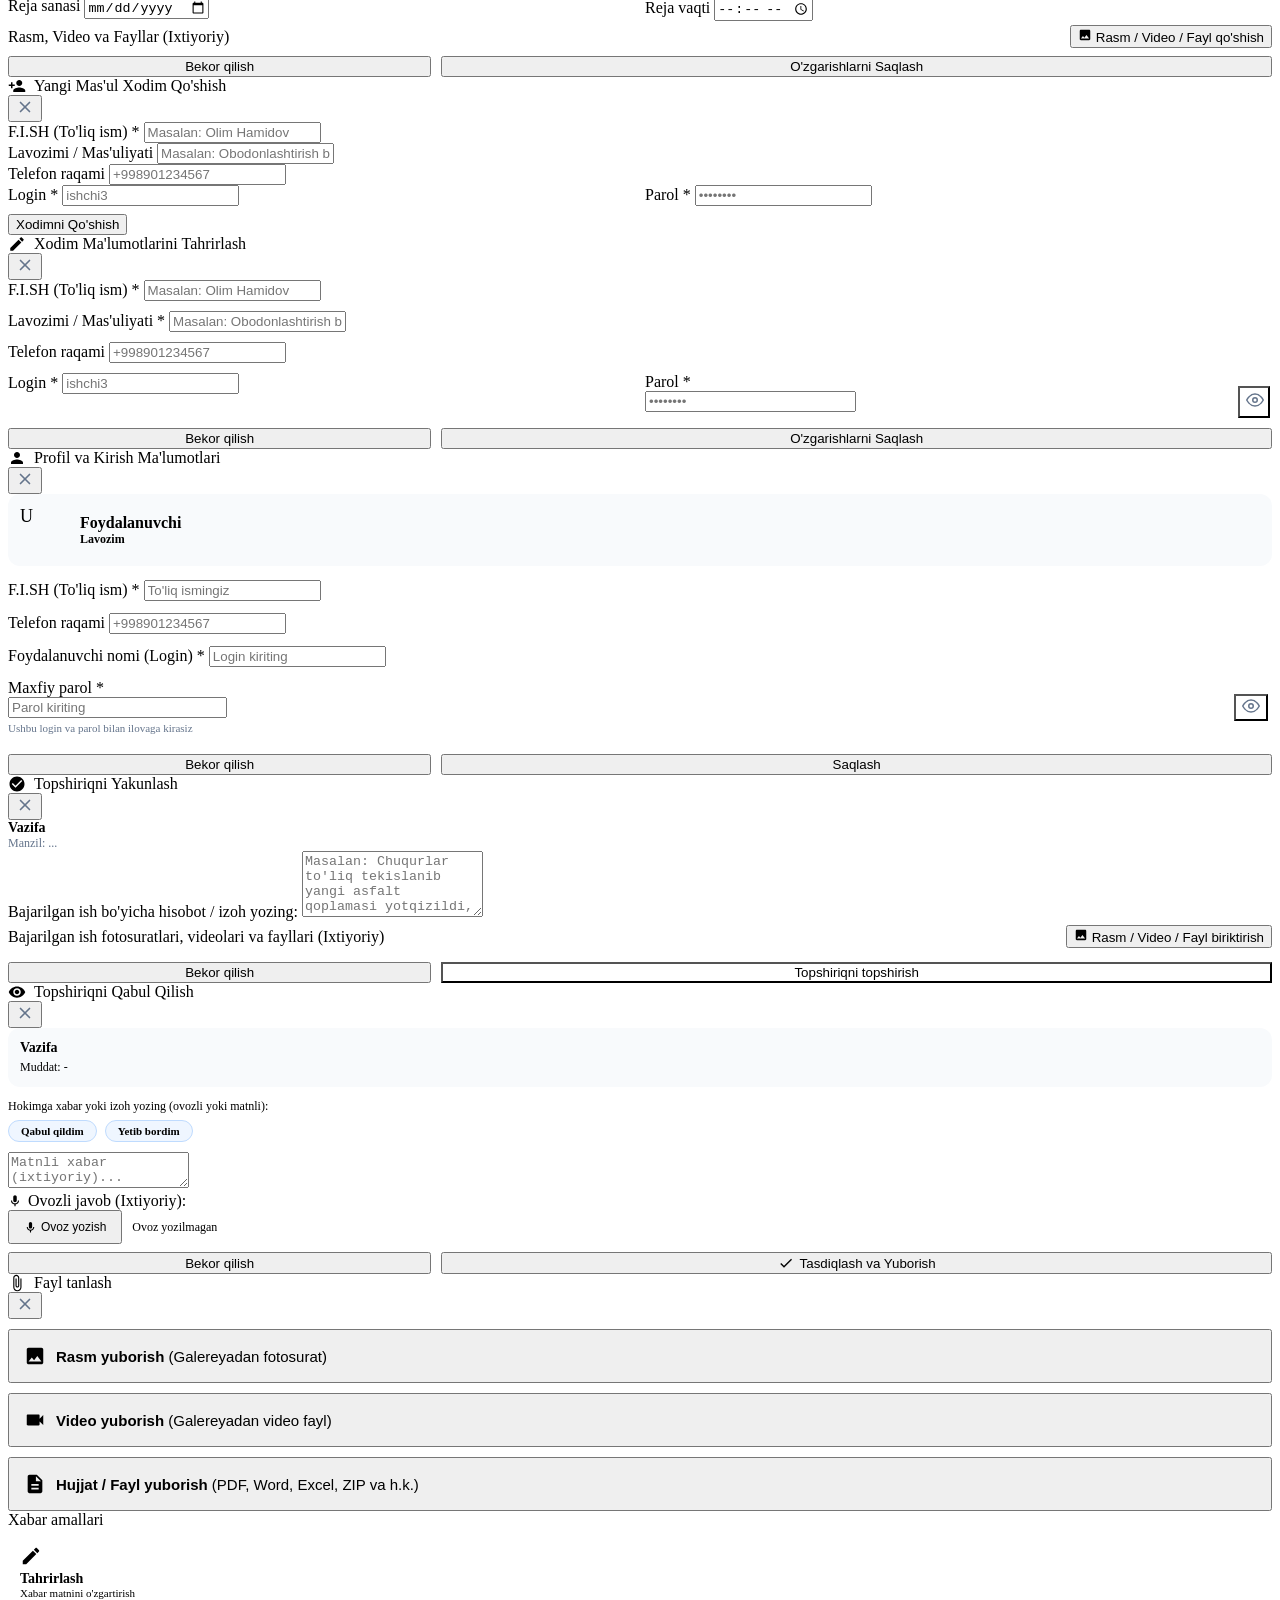
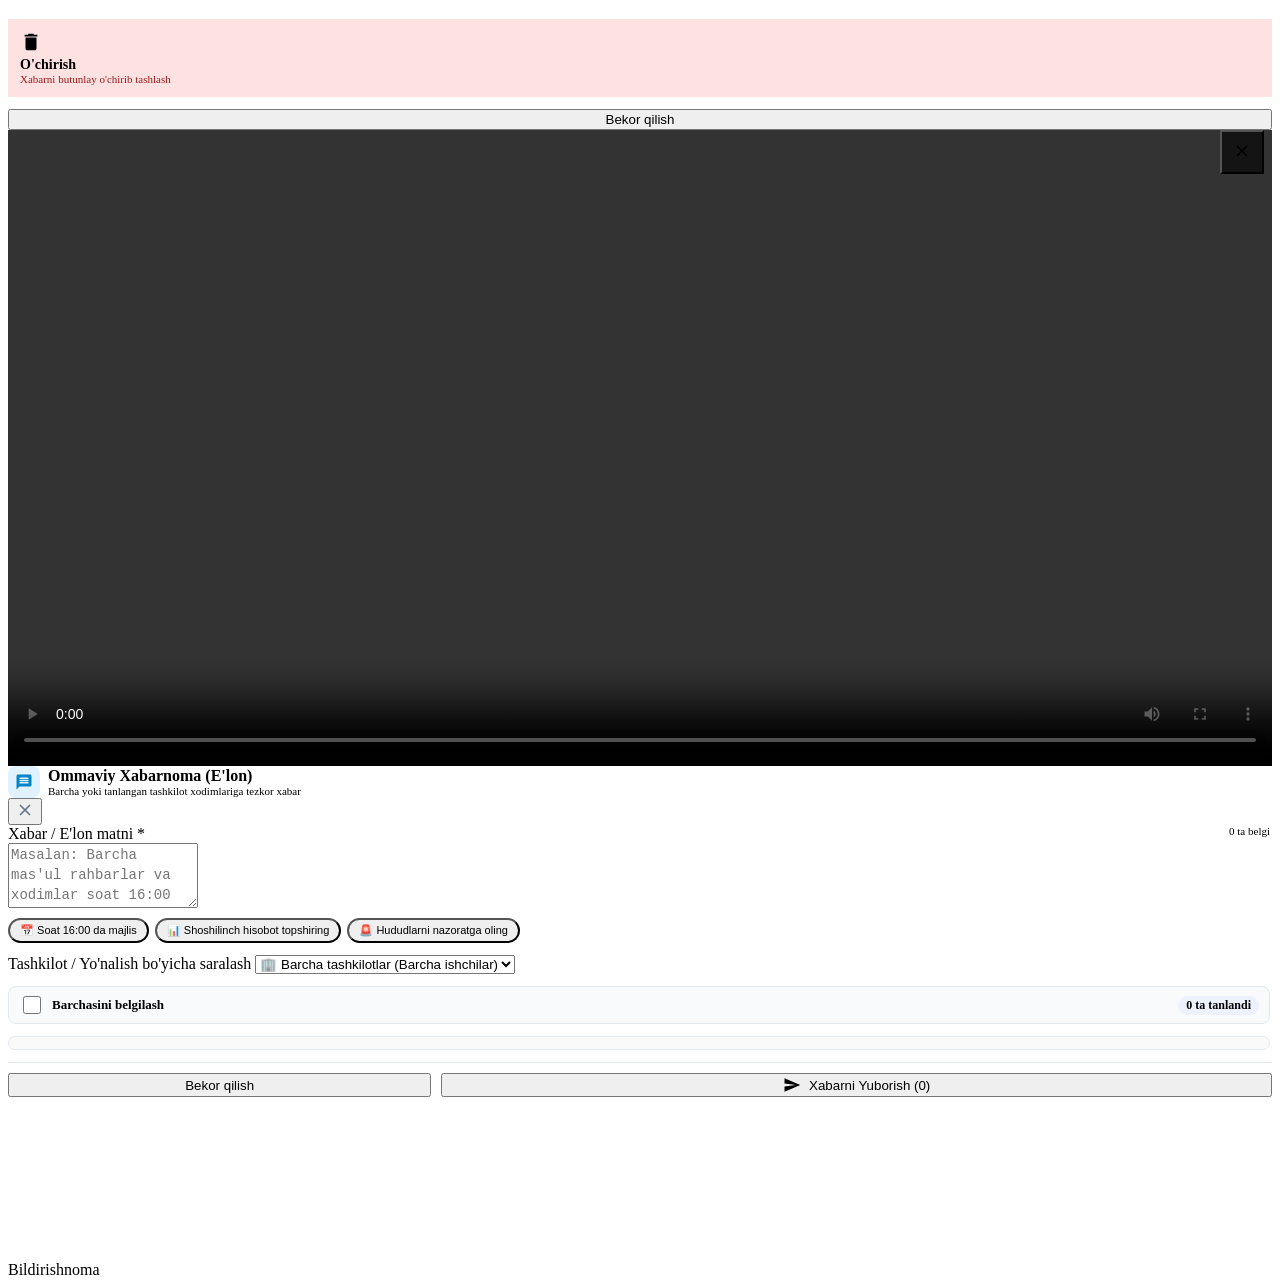
==== commit c164d6be: "Support all file types (PDF, Word, Excel, ZIP) across tasks, schedules, chat, and worker reports" ====
--- a/web/index.html
+++ b/web/index.html
@@ -19,7 +19,7 @@
   <script>
     // Eski keshni avtomatik tozalash
     (function() {
-      const APP_VER = '20260917_01';
+      const APP_VER = '20260917_06';
       if (localStorage.getItem('ijro_sw_ver') !== APP_VER) {
         localStorage.setItem('ijro_sw_ver', APP_VER);
         if ('caches' in window) {
@@ -98,7 +98,7 @@
                   return listener.apply(this, args);
                 } catch (err) {
                   const msg = String(err && (err.message || err.stack || err) || '');
-                  if (msg.includes('startTime') || msg.includes('reportAllChanges')) {
+                  if (msg.includes('startTime') || msg.includes('reportAllChanges') || msg.includes('_leaflet_pos')) {
                     return;
                   }
                   throw err;
@@ -116,7 +116,7 @@
         const origErr = console.error;
         console.error = function(...args) {
           const combined = args.map(a => String(a && (a.stack || a.message || a) || '')).join(' ');
-          if (combined.includes("reading 'startTime'") || combined.includes('startTime') || combined.includes('reportAllChanges')) {
+          if (combined.includes("reading 'startTime'") || combined.includes('startTime') || combined.includes('reportAllChanges') || combined.includes('_leaflet_pos')) {
             return;
           }
           return origErr.apply(console, args);
@@ -127,7 +127,7 @@
       window.onerror = function(message, source, lineno, colno, error) {
         const msgStr = String(message || '');
         const stackStr = String(error && error.stack || '');
-        if (msgStr.includes("reading 'startTime'") || msgStr.includes('startTime') || stackStr.includes('reportAllChanges')) {
+        if (msgStr.includes("reading 'startTime'") || msgStr.includes('startTime') || msgStr.includes('reportAllChanges') || msgStr.includes('_leaflet_pos')) {
           return true; // Suppress from console
         }
         return false;
@@ -137,7 +137,7 @@
       window.addEventListener('error', function(e) {
         const msg = String(e && e.message || '');
         const errStr = String(e && e.error && (e.error.message || e.error.stack) || '');
-        if (msg.includes('startTime') || errStr.includes('startTime') || errStr.includes('reportAllChanges')) {
+        if (msg.includes('startTime') || errStr.includes('startTime') || errStr.includes('reportAllChanges') || msg.includes('_leaflet_pos') || errStr.includes('_leaflet_pos')) {
           if (e.preventDefault) e.preventDefault();
           if (e.stopImmediatePropagation) e.stopImmediatePropagation();
           return true;
@@ -146,7 +146,7 @@
 
       window.addEventListener('unhandledrejection', function(e) {
         const reason = String(e && e.reason && (e.reason.message || e.reason.stack || e.reason) || '');
-        if (reason.includes('startTime') || reason.includes('reportAllChanges')) {
+        if (reason.includes('startTime') || reason.includes('reportAllChanges') || reason.includes('_leaflet_pos')) {
           if (e.preventDefault) e.preventDefault();
           if (e.stopImmediatePropagation) e.stopImmediatePropagation();
           return true;
@@ -157,6 +157,35 @@
   <link rel="stylesheet" href="/css/style.css?v=20260917_01">
   <link rel="stylesheet" href="https://unpkg.com/leaflet@1.9.4/dist/leaflet.css">
   <script src="https://unpkg.com/leaflet@1.9.4/dist/leaflet.js"></script>
+  <script>
+    // Leaflet DomUtil.getPosition / setPosition xatolarini (reading '_leaflet_pos') butunlay bartaraf etish
+    (function() {
+      try {
+        if (typeof L !== 'undefined' && L.DomUtil) {
+          if (L.DomUtil.getPosition) {
+            const _origGetPos = L.DomUtil.getPosition;
+            L.DomUtil.getPosition = function(el) {
+              if (!el) return (typeof L.Point === 'function' ? new L.Point(0, 0) : { x: 0, y: 0 });
+              try {
+                return _origGetPos.call(L.DomUtil, el) || (typeof L.Point === 'function' ? new L.Point(0, 0) : { x: 0, y: 0 });
+              } catch (_) {
+                return (typeof L.Point === 'function' ? new L.Point(0, 0) : { x: 0, y: 0 });
+              }
+            };
+          }
+          if (L.DomUtil.setPosition) {
+            const _origSetPos = L.DomUtil.setPosition;
+            L.DomUtil.setPosition = function(el, point) {
+              if (!el) return;
+              try {
+                _origSetPos.call(L.DomUtil, el, point);
+              } catch (_) {}
+            };
+          }
+        }
+      } catch (_) {}
+    })();
+  </script>
   <script src="https://cdnjs.cloudflare.com/ajax/libs/html2canvas/1.4.1/html2canvas.min.js"></script>
 
   <!-- Firebase Web SDK (Compat v10) -->
@@ -343,6 +372,7 @@
           </button>
           <input type="file" id="img-input" accept="image/*" style="display: none;" onchange="handleImagePicked(event)">
           <input type="file" id="vid-input" accept="video/*" style="display: none;" onchange="handleVideoPicked(event)">
+          <input type="file" id="doc-input" accept="*/*" style="display: none;" onchange="handleDocumentPicked(event)">
 
           <textarea id="chat-text-input" class="chat-input" placeholder="Xabar yozing..." rows="1" onkeydown="if(event.key==='Enter' && !event.shiftKey){event.preventDefault(); sendChatMessage();}"></textarea>
 
@@ -426,16 +456,16 @@
           </div>
         </div>
 
-        <!-- Rasm va Video yuklash (Ixtiyoriy) -->
+        <!-- Rasm, Video va Fayllar yuklash (Ixtiyoriy) -->
         <div class="form-group" style="margin-top: 4px;">
           <div style="display: flex; justify-content: space-between; align-items: center; margin-bottom: 4px;">
-            <label class="form-label" style="margin-bottom: 0;">Rasm va Videolar (Ixtiyoriy)</label>
+            <label class="form-label" style="margin-bottom: 0;">Rasm, Video va Fayllar (Ixtiyoriy)</label>
             <button type="button" class="btn-media-attach" onclick="document.getElementById('create-task-media-input').click()">
               <svg width="14" height="14" viewBox="0 0 24 24" fill="currentColor"><path d="M21 19V5c0-1.1-.9-2-2-2H5c-1.1 0-2 .9-2 2v14c0 1.1.9 2 2 2h14c1.1 0 2-.9 2-2zM8.5 13.5l2.5 3.01L14.5 12l4.5 6H5l3.5-4.5z"/></svg>
-              Rasm / Video qo'shish
+              Rasm / Video / Fayl qo'shish
             </button>
           </div>
-          <input type="file" id="create-task-media-input" accept="image/*,video/*" multiple style="display: none;" onchange="handleCreateTaskMediaPicked(event)">
+          <input type="file" id="create-task-media-input" accept="*/*" multiple style="display: none;" onchange="handleCreateTaskMediaPicked(event)">
           <div id="create-task-media-preview" class="modal-media-preview-strip" style="display: none;"></div>
         </div>
 
@@ -474,16 +504,16 @@
           </div>
         </div>
 
-        <!-- Tahrirlashda Rasm va Video yuklash -->
+        <!-- Tahrirlashda Rasm, Video va Fayllar yuklash -->
         <div class="form-group" style="margin-top: 4px;">
           <div style="display: flex; justify-content: space-between; align-items: center; margin-bottom: 4px;">
-            <label class="form-label" style="margin-bottom: 0;">Rasm va Videolar (Ixtiyoriy)</label>
+            <label class="form-label" style="margin-bottom: 0;">Rasm, Video va Fayllar (Ixtiyoriy)</label>
             <button type="button" class="btn-media-attach" onclick="document.getElementById('edit-task-media-input').click()">
               <svg width="14" height="14" viewBox="0 0 24 24" fill="currentColor"><path d="M21 19V5c0-1.1-.9-2-2-2H5c-1.1 0-2 .9-2 2v14c0 1.1.9 2 2 2h14c1.1 0 2-.9 2-2zM8.5 13.5l2.5 3.01L14.5 12l4.5 6H5l3.5-4.5z"/></svg>
-              Rasm / Video qo'shish
+              Rasm / Video / Fayl qo'shish
             </button>
           </div>
-          <input type="file" id="edit-task-media-input" accept="image/*,video/*" multiple style="display: none;" onchange="handleEditTaskMediaPicked(event)">
+          <input type="file" id="edit-task-media-input" accept="*/*" multiple style="display: none;" onchange="handleEditTaskMediaPicked(event)">
           <div id="edit-task-media-preview" class="modal-media-preview-strip" style="display: none;"></div>
         </div>
 
@@ -534,16 +564,16 @@
           <input type="datetime-local" id="new-schedule-time" class="form-input">
         </div>
 
-        <!-- Rejaga Rasm va Video yuklash (Ixtiyoriy) -->
+        <!-- Rejaga Rasm, Video va Fayllar yuklash (Ixtiyoriy) -->
         <div class="form-group" style="margin-top: 4px;">
           <div style="display: flex; justify-content: space-between; align-items: center; margin-bottom: 4px;">
-            <label class="form-label" style="margin-bottom: 0;">Rasm va Videolar (Ixtiyoriy)</label>
+            <label class="form-label" style="margin-bottom: 0;">Rasm, Video va Fayllar (Ixtiyoriy)</label>
             <button type="button" class="btn-media-attach" onclick="document.getElementById('create-sched-media-input').click()">
               <svg width="14" height="14" viewBox="0 0 24 24" fill="currentColor"><path d="M21 19V5c0-1.1-.9-2-2-2H5c-1.1 0-2 .9-2 2v14c0 1.1.9 2 2 2h14c1.1 0 2-.9 2-2zM8.5 13.5l2.5 3.01L14.5 12l4.5 6H5l3.5-4.5z"/></svg>
-              Rasm / Video qo'shish
+              Rasm / Video / Fayl qo'shish
             </button>
           </div>
-          <input type="file" id="create-sched-media-input" accept="image/*,video/*" multiple style="display: none;" onchange="handleCreateSchedMediaPicked(event)">
+          <input type="file" id="create-sched-media-input" accept="*/*" multiple style="display: none;" onchange="handleCreateSchedMediaPicked(event)">
           <div id="create-sched-media-preview" class="modal-media-preview-strip" style="display: none;"></div>
         </div>
 
@@ -586,16 +616,16 @@
           </div>
         </div>
 
-        <!-- Tahrirlashda Rejaga Rasm va Video yuklash -->
+        <!-- Tahrirlashda Rejaga Rasm, Video va Fayllar yuklash -->
         <div class="form-group" style="margin-top: 4px;">
           <div style="display: flex; justify-content: space-between; align-items: center; margin-bottom: 4px;">
-            <label class="form-label" style="margin-bottom: 0;">Rasm va Videolar (Ixtiyoriy)</label>
+            <label class="form-label" style="margin-bottom: 0;">Rasm, Video va Fayllar (Ixtiyoriy)</label>
             <button type="button" class="btn-media-attach" onclick="document.getElementById('edit-sched-media-input').click()">
               <svg width="14" height="14" viewBox="0 0 24 24" fill="currentColor"><path d="M21 19V5c0-1.1-.9-2-2-2H5c-1.1 0-2 .9-2 2v14c0 1.1.9 2 2 2h14c1.1 0 2-.9 2-2zM8.5 13.5l2.5 3.01L14.5 12l4.5 6H5l3.5-4.5z"/></svg>
-              Rasm / Video qo'shish
+              Rasm / Video / Fayl qo'shish
             </button>
           </div>
-          <input type="file" id="edit-sched-media-input" accept="image/*,video/*" multiple style="display: none;" onchange="handleEditSchedMediaPicked(event)">
+          <input type="file" id="edit-sched-media-input" accept="*/*" multiple style="display: none;" onchange="handleEditSchedMediaPicked(event)">
           <div id="edit-sched-media-preview" class="modal-media-preview-strip" style="display: none;"></div>
         </div>
 
@@ -763,16 +793,16 @@
           <textarea id="complete-task-note" class="form-textarea" rows="4" placeholder="Masalan: Chuqurlar to'liq tekislanib yangi asfalt qoplamasi yotqizildi, obodonlashtirildi va topshirishga tayyor holga keltirildi..."></textarea>
         </div>
 
-        <!-- Bajarilgan ish rasmlari / videosi (Ixtiyoriy) -->
+        <!-- Bajarilgan ish rasmlari, videolari va fayllari (Ixtiyoriy) -->
         <div class="form-group" style="margin-top: 4px;">
           <div style="display: flex; justify-content: space-between; align-items: center; margin-bottom: 4px;">
-            <label class="form-label" style="margin-bottom: 0;">Bajarilgan ish fotosuratlari / videosi (Ixtiyoriy)</label>
+            <label class="form-label" style="margin-bottom: 0;">Bajarilgan ish fotosuratlari, videolari va fayllari (Ixtiyoriy)</label>
             <button type="button" class="btn-media-attach" onclick="document.getElementById('worker-complete-media-input').click()">
               <svg width="14" height="14" viewBox="0 0 24 24" fill="currentColor"><path d="M21 19V5c0-1.1-.9-2-2-2H5c-1.1 0-2 .9-2 2v14c0 1.1.9 2 2 2h14c1.1 0 2-.9 2-2zM8.5 13.5l2.5 3.01L14.5 12l4.5 6H5l3.5-4.5z"/></svg>
-              Rasm / Video biriktirish
+              Rasm / Video / Fayl biriktirish
             </button>
           </div>
-          <input type="file" id="worker-complete-media-input" accept="image/*,video/*" multiple style="display: none;" onchange="handleWorkerCompleteMediaPicked(event)">
+          <input type="file" id="worker-complete-media-input" accept="*/*" multiple style="display: none;" onchange="handleWorkerCompleteMediaPicked(event)">
           <div id="worker-complete-media-preview" class="modal-media-preview-strip" style="display: none;"></div>
         </div>
 
@@ -859,6 +889,10 @@
           <button class="btn btn-outline" style="justify-content: flex-start; padding: 14px; font-size: 15px; display: flex; align-items: center; gap: 10px;" onclick="closeModal('attach-choice-modal'); document.getElementById('vid-input').click();">
             <svg width="22" height="22" viewBox="0 0 24 24" fill="var(--primary-blue)"><path d="M17 10.5V7c0-.55-.45-1-1-1H4c-.55 0-1 .45-1 1v10c0 .55.45 1 1 1h12c.55 0 1-.45 1-1v-3.5l4 4v-11l-4 4z"/></svg>
             <span><strong>Video yuborish</strong> (Galereyadan video fayl)</span>
+          </button>
+          <button class="btn btn-outline" style="justify-content: flex-start; padding: 14px; font-size: 15px; display: flex; align-items: center; gap: 10px;" onclick="closeModal('attach-choice-modal'); document.getElementById('doc-input').click();">
+            <svg width="22" height="22" viewBox="0 0 24 24" fill="var(--primary-blue)"><path d="M14 2H6c-1.1 0-1.99.9-1.99 2L4 20c0 1.1.89 2 1.99 2H18c1.1 0 2-.9 2-2V8l-6-6zm2 16H8v-2h8v2zm0-4H8v-2h8v2zm-3-5V3.5L18.5 9H13z"/></svg>
+            <span><strong>Hujjat / Fayl yuborish</strong> (PDF, Word, Excel, ZIP va h.k.)</span>
           </button>
         </div>
       </div>
@@ -982,13 +1016,13 @@
   </div>
 
   <!-- App Scripts (Cache-busted) -->
-  <script src="/js/firebase-config.js?v=20260917_01"></script>
-  <script src="/js/chat.js?v=20260917_01"></script>
-  <script src="/js/mayor.js?v=20260917_01"></script>
-  <script src="/js/ai-assistant.js?v=20260917_01"></script>
-  <script src="/js/worker.js?v=20260917_01"></script>
-  <script src="/js/admin.js?v=20260917_01"></script>
-  <script src="/js/app.js?v=20260917_01"></script>
+  <script src="/js/firebase-config.js?v=20260917_05"></script>
+  <script src="/js/chat.js?v=20260917_06"></script>
+  <script src="/js/mayor.js?v=20260917_06"></script>
+  <script src="/js/ai-assistant.js?v=20260917_06"></script>
+  <script src="/js/worker.js?v=20260917_06"></script>
+  <script src="/js/admin.js?v=20260917_06"></script>
+  <script src="/js/app.js?v=20260917_06"></script>
 
   <!-- PWA Service Worker Registration & Cache Clear -->
   <script>
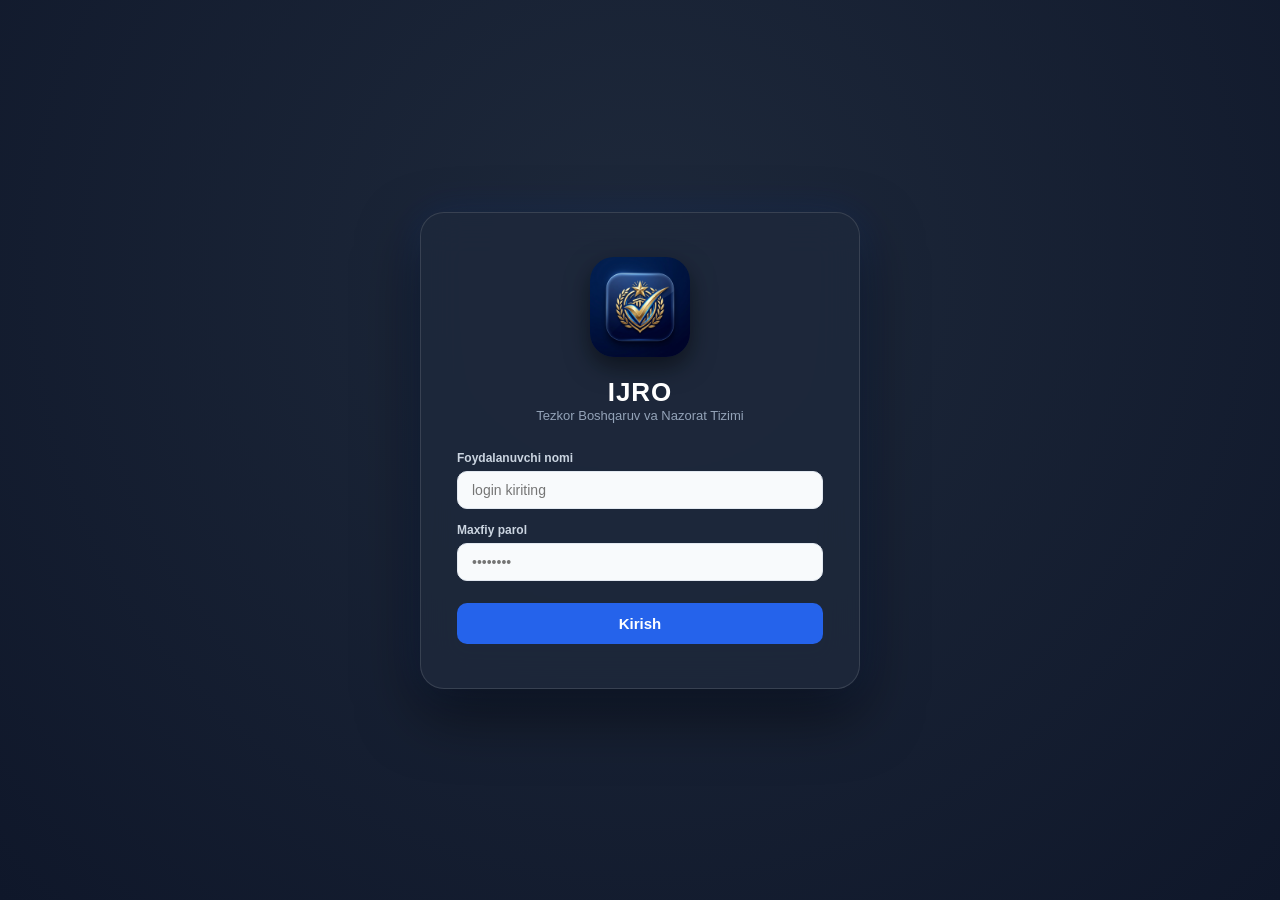
==== commit f0c0f944: "Fix styling: add critical fallback styles, dynamic base href, root asset mirrors, and sw fallback" ====
--- a/web/index.html
+++ b/web/index.html
@@ -13,8 +13,20 @@
   <link rel="apple-touch-icon" href="assets/apple-touch-icon.png">
   <link rel="icon" type="image/png" href="assets/icon-192.png">
   <link rel="manifest" href="/manifest.json">
-  <meta name="theme-color" content="#0F172A">
-  <base href="/">
+  <script>
+    // Smart base href: file:// yoki subpath bo'lsa avtomatik moslashadi
+    (function() {
+      if (window.location.protocol === 'file:') return;
+      var b = document.createElement('base');
+      var path = window.location.pathname || '';
+      if (path.startsWith('/web/')) {
+        b.href = '/web/';
+      } else {
+        b.href = '/';
+      }
+      document.head.appendChild(b);
+    })();
+  </script>
 
   <script>
     // Eski keshni avtomatik tozalash
@@ -154,7 +166,86 @@
       });
     })();
   </script>
-  <link rel="stylesheet" href="/css/style.css?v=20260917_01">
+  <style>
+    /* Asosiy ekranlar va shriftlar uchun tezkor himoya (FOUC to'xtatish) */
+    html, body {
+      margin: 0;
+      padding: 0;
+      width: 100%;
+      height: 100%;
+      background: #0F172A;
+      color: #0F172A;
+      font-family: -apple-system, BlinkMacSystemFont, "Segoe UI", Roboto, Helvetica, Arial, sans-serif;
+      -webkit-font-smoothing: antialiased;
+      -webkit-tap-highlight-color: transparent;
+      box-sizing: border-box;
+    }
+    *, *::before, *::after {
+      box-sizing: inherit;
+    }
+    #app-container {
+      width: 100%;
+      min-height: 100vh;
+      display: flex;
+      flex-direction: column;
+      background: #0F172A;
+      position: relative;
+    }
+    .screen {
+      display: none !important;
+      width: 100%;
+      min-height: 100vh;
+      box-sizing: border-box;
+      flex-direction: column;
+    }
+    .screen.active {
+      display: flex !important;
+    }
+    button, input, select, textarea {
+      font-family: inherit;
+      font-size: 14px;
+    }
+    .btn {
+      display: inline-flex;
+      align-items: center;
+      justify-content: center;
+      padding: 10px 16px;
+      border-radius: 8px;
+      font-weight: 600;
+      cursor: pointer;
+      border: none;
+      transition: all 0.2s;
+    }
+    .btn-primary {
+      background: #2563EB;
+      color: #FFFFFF;
+    }
+    .form-input, .form-textarea, .form-select {
+      width: 100%;
+      padding: 10px 14px;
+      border-radius: 8px;
+      border: 1px solid #CBD5E1;
+      background: #FFFFFF;
+      box-sizing: border-box;
+      outline: none;
+    }
+  </style>
+  <link id="main-stylesheet" rel="stylesheet" href="/css/style.css?v=20260917_06">
+  <script>
+    (function() {
+      var l = document.getElementById('main-stylesheet');
+      if (l) {
+        l.onerror = function() {
+          console.warn("Main stylesheet failed, loading fallback...");
+          var alt = document.createElement('link');
+          alt.rel = 'stylesheet';
+          var isWeb = window.location.pathname.startsWith('/web');
+          alt.href = (isWeb ? '/web/css/style.css' : 'css/style.css') + '?v=20260917_06';
+          document.head.appendChild(alt);
+        };
+      }
+    })();
+  </script>
   <link rel="stylesheet" href="https://unpkg.com/leaflet@1.9.4/dist/leaflet.css">
   <script src="https://unpkg.com/leaflet@1.9.4/dist/leaflet.js"></script>
   <script>
@@ -214,7 +305,7 @@
     <!-- 1. LOGIN SCREEN (Defolt active emas, faqat tizimga kirmagan bo'lsa ko'rinadi) -->
     <div id="login-screen" class="screen" style="justify-content: center; align-items: center; padding: 24px; background: linear-gradient(180deg, #0F172A 0%, #1E293B 100%);">
       <div style="width: 100%; max-width: 360px; text-align: center;">
-        <img src="assets/logo.png" alt="IJRO" style="width: 100px; height: 100px; border-radius: 24px; box-shadow: 0 10px 25px rgba(0,0,0,0.5); margin-bottom: 16px;">
+        <img src="assets/logo.png" onerror="if(!this._t){this._t=1; this.src=(window.location.pathname.startsWith('/web')?'/web/assets/logo.png':'assets/logo.png');}" alt="IJRO" style="width: 100px; height: 100px; border-radius: 24px; box-shadow: 0 10px 25px rgba(0,0,0,0.5); margin-bottom: 16px;">
         <h1 style="color: #FFFFFF; font-size: 26px; font-weight: 800; letter-spacing: 1px;">IJRO</h1>
         <p style="color: #94A3B8; font-size: 13px; margin-bottom: 28px;">Tezkor Boshqaruv va Nazorat Tizimi</p>
 
--- a/css/style.css
+++ b/css/style.css
@@ -0,0 +1,1978 @@
+:root {
+  --navy-dark: #0F172A;
+  --navy-card: #1E293B;
+  --primary-blue: #2563EB;
+  --primary-hover: #1D4ED8;
+  --gold: #D4AF37;
+  --gold-light: #FEF3C7;
+  --gold-text: #B45309;
+  --slate-bg: #F8FAFC;
+  --card-bg: #FFFFFF;
+  --text-main: #0F172A;
+  --text-secondary: #64748B;
+  --border-color: #E2E8F0;
+  
+  --status-red: #EF4444;
+  --status-red-bg: #FEE2E2;
+  --status-yellow: #F59E0B;
+  --status-yellow-bg: #FEF3C7;
+  --status-green: #10B981;
+  --status-green-bg: #D1FAE5;
+  --status-blue: #0284C7;
+  --status-blue-bg: #E0F2FE;
+
+  --safe-top: env(safe-area-inset-top, 0px);
+  --safe-bottom: env(safe-area-inset-bottom, 0px);
+}
+
+* {
+  box-sizing: border-box;
+  margin: 0;
+  padding: 0;
+  -webkit-tap-highlight-color: transparent;
+}
+
+html, body {
+  font-family: -apple-system, BlinkMacSystemFont, Segoe UI, Roboto, Helvetica, Arial, sans-serif;
+  background-color: #0F172A;
+  color: var(--text-main);
+  overflow: hidden;
+  height: 100%;
+  height: -webkit-fill-available;
+  height: var(--app-height, 100dvh);
+  height: 100dvh;
+  width: 100vw;
+  user-select: none;
+  position: fixed;
+  top: 0;
+  left: 0;
+  right: 0;
+  bottom: 0;
+}
+
+/* App Viewport Container */
+#app-container {
+  display: flex;
+  flex-direction: column;
+  height: 100%;
+  height: -webkit-fill-available;
+  height: var(--app-height, 100dvh);
+  height: 100dvh;
+  width: 100%;
+  max-width: 600px;
+  margin: 0 auto;
+  background-color: var(--slate-bg);
+  position: relative;
+  overflow: hidden;
+  box-shadow: 0 0 40px rgba(0, 0, 0, 0.5);
+}
+
+/* Screen Transitions */
+.screen {
+  display: none;
+  flex-direction: column;
+  height: 100%;
+  width: 100%;
+  position: absolute;
+  top: 0;
+  left: 0;
+  right: 0;
+  bottom: 0;
+  background-color: var(--slate-bg);
+  overflow: hidden;
+  z-index: 10;
+}
+
+.screen.active {
+  display: flex;
+}
+
+html.user-authenticated #login-screen {
+  display: none !important;
+}
+
+/* Top App Bar */
+.top-bar {
+  background-color: var(--navy-dark);
+  color: #FFFFFF;
+  padding: calc(10px + var(--safe-top)) 16px 12px 16px;
+  display: flex;
+  align-items: center;
+  justify-content: space-between;
+  flex-shrink: 0;
+  box-shadow: 0 2px 8px rgba(0,0,0,0.15);
+  z-index: 20;
+}
+
+.top-bar-left {
+  display: flex;
+  align-items: center;
+  gap: 10px;
+}
+
+.user-avatar {
+  width: 40px;
+  height: 40px;
+  border-radius: 50%;
+  background: linear-gradient(135deg, #2563EB, #1D4ED8);
+  display: flex;
+  align-items: center;
+  justify-content: center;
+  font-weight: bold;
+  font-size: 16px;
+  color: white;
+  border: 2px solid rgba(212, 175, 55, 0.4);
+}
+
+.user-info .user-name {
+  font-size: 15px;
+  font-weight: 700;
+  color: #FFFFFF;
+  line-height: 1.2;
+}
+
+.user-info .user-role {
+  font-size: 11px;
+  color: #94A3B8;
+}
+
+.top-bar-actions {
+  display: flex;
+  align-items: center;
+  gap: 8px;
+}
+
+.icon-btn {
+  background: none;
+  border: none;
+  color: #FFFFFF;
+  cursor: pointer;
+  padding: 8px;
+  border-radius: 50%;
+  display: flex;
+  align-items: center;
+  justify-content: center;
+  transition: background 0.2s;
+}
+
+.icon-btn:hover {
+  background: rgba(255, 255, 255, 0.1);
+}
+
+/* Mayor Tab Container & Scrollable List Areas */
+#mayor-tab-content {
+  flex: 1;
+  min-height: 0;
+  height: 100%;
+  display: flex;
+  flex-direction: column;
+  overflow: hidden;
+  position: relative;
+}
+
+#mayor-task-header-area,
+#mayor-schedule-header-area,
+#mayor-worker-header-area {
+  flex-shrink: 0;
+  z-index: 5;
+}
+
+#mayor-task-list-area,
+#mayor-schedule-list-area,
+#mayor-worker-list-area {
+  flex: 1;
+  min-height: 0;
+  height: 100%;
+  display: flex;
+  flex-direction: column;
+  overflow: hidden;
+}
+
+/* Main Content & Scrollable List Area */
+#mayor-task-list-area > .main-content,
+#mayor-schedule-list-area > .main-content,
+#mayor-worker-list-area > .main-content,
+#mayor-tab-content > .main-content,
+.task-list,
+.main-content {
+  flex: 1;
+  min-height: 0;
+  height: 100%;
+  overflow-y: auto !important;
+  overscroll-behavior-y: contain;
+  -webkit-overflow-scrolling: touch !important;
+  touch-action: pan-y !important;
+  padding: 14px 14px calc(95px + var(--safe-bottom)) 14px;
+  display: flex;
+  flex-direction: column;
+  gap: 12px;
+}
+
+/* Filter Tabs */
+.filter-tabs-wrapper {
+  background: #FFFFFF;
+  border-bottom: 1px solid var(--border-color);
+  padding: 8px 12px;
+  overflow-x: auto;
+  white-space: nowrap;
+  flex-shrink: 0;
+  -webkit-overflow-scrolling: touch;
+}
+
+.filter-tabs-wrapper::-webkit-scrollbar {
+  display: none;
+}
+
+.filter-tab {
+  display: inline-block;
+  padding: 6px 14px;
+  font-size: 12px;
+  font-weight: 600;
+  color: var(--text-secondary);
+  border-radius: 20px;
+  cursor: pointer;
+  margin-right: 6px;
+  transition: all 0.2s;
+}
+
+.filter-tab.active {
+  background-color: var(--primary-blue);
+  color: #FFFFFF;
+}
+
+/* Modern Sleek Task Cards */
+.task-card {
+  background: var(--card-bg);
+  border-radius: 12px;
+  padding: 12px 14px;
+  box-shadow: 0 1px 3px rgba(0,0,0,0.04), 0 1px 2px rgba(0,0,0,0.02);
+  border: 1px solid #E2E8F0;
+  display: flex;
+  flex-direction: column;
+  gap: 6px;
+  transition: transform 0.15s ease, box-shadow 0.15s ease;
+}
+
+.task-card:active {
+  transform: scale(0.995);
+}
+
+.task-header {
+  display: flex;
+  justify-content: space-between;
+  align-items: center;
+  gap: 8px;
+}
+
+.badge {
+  font-size: 11px;
+  font-weight: 600;
+  padding: 3px 8px;
+  border-radius: 6px;
+  display: inline-flex;
+  align-items: center;
+  gap: 5px;
+  line-height: 1.2;
+}
+
+.badge-dot {
+  width: 6px;
+  height: 6px;
+  border-radius: 50%;
+  display: inline-block;
+}
+
+.badge-red {
+  background: #FEF2F2;
+  color: #DC2626;
+  border: 1px solid #FECACA;
+}
+.badge-red .badge-dot { background: #DC2626; }
+
+.badge-yellow {
+  background: #FFFBEB;
+  color: #D97706;
+  border: 1px solid #FDE68A;
+}
+.badge-yellow .badge-dot { background: #D97706; }
+
+.badge-green {
+  background: #ECFDF5;
+  color: #059669;
+  border: 1px solid #A7F3D0;
+}
+.badge-green .badge-dot { background: #059669; }
+
+.badge-blue {
+  background: #EFF6FF;
+  color: #2563EB;
+  border: 1px solid #BFDBFE;
+}
+.badge-blue .badge-dot { background: #2563EB; }
+
+.badge-overdue {
+  font-size: 10px;
+  font-weight: 700;
+  color: #DC2626;
+  background: #FEE2E2;
+  border-radius: 4px;
+  padding: 2px 6px;
+}
+
+.task-deadline-info {
+  display: flex;
+  align-items: center;
+  gap: 6px;
+  font-size: 11px;
+  color: #64748B;
+  font-weight: 500;
+}
+
+.task-title-row {
+  display: flex;
+  justify-content: space-between;
+  align-items: flex-start;
+  gap: 8px;
+  margin-top: 1px;
+}
+
+.task-title {
+  font-size: 14.5px;
+  font-weight: 600;
+  color: #0F172A;
+  line-height: 1.35;
+  flex: 1;
+}
+
+.task-audio-pill {
+  display: flex;
+  align-items: center;
+  gap: 8px;
+  background: #F0F7FF;
+  border: 1px solid #DBEAFE;
+  border-radius: 8px;
+  padding: 4px 8px;
+}
+
+.compact-audio-player {
+  flex: 1;
+  height: 28px;
+  outline: none;
+}
+
+.btn-voice-delete {
+  background: #FEE2E2;
+  border: 1px solid #FECACA;
+  color: #DC2626;
+  width: 26px;
+  height: 26px;
+  border-radius: 6px;
+  display: inline-flex;
+  align-items: center;
+  justify-content: center;
+  cursor: pointer;
+  flex-shrink: 0;
+  transition: all 0.15s ease;
+  padding: 0;
+}
+
+.btn-voice-delete:hover {
+  background: #EF4444;
+  color: #FFFFFF;
+  border-color: #EF4444;
+  transform: scale(1.06);
+}
+
+.btn-voice-delete:active {
+  transform: scale(0.92);
+}
+
+/* Media Attachment Styles for Tasks and Schedules */
+.btn-media-attach {
+  display: inline-flex;
+  align-items: center;
+  gap: 6px;
+  background: #EFF6FF;
+  border: 1.5px dashed #3B82F6;
+  color: #1D4ED8;
+  font-size: 12.5px;
+  font-weight: 600;
+  border-radius: 8px;
+  padding: 6px 12px;
+  cursor: pointer;
+  transition: all 0.15s ease;
+}
+
+.btn-media-attach:hover {
+  background: #DBEAFE;
+  border-color: #2563EB;
+}
+
+.btn-media-attach:active {
+  transform: scale(0.96);
+}
+
+.modal-media-preview-strip {
+  display: flex;
+  flex-wrap: wrap;
+  gap: 8px;
+  margin-top: 8px;
+  max-height: 140px;
+  overflow-y: auto;
+  padding: 4px 2px;
+}
+
+.modal-media-item {
+  position: relative;
+  width: 64px;
+  height: 64px;
+  border-radius: 8px;
+  overflow: hidden;
+  border: 1px solid #CBD5E1;
+  background: #000;
+  flex-shrink: 0;
+  box-shadow: 0 1px 3px rgba(0,0,0,0.1);
+}
+
+.modal-media-item img,
+.modal-media-item video {
+  width: 100%;
+  height: 100%;
+  object-fit: cover;
+}
+
+.modal-media-remove-btn {
+  position: absolute;
+  top: 2px;
+  right: 2px;
+  width: 18px;
+  height: 18px;
+  border-radius: 50%;
+  background: rgba(239, 68, 68, 0.9);
+  color: white;
+  border: none;
+  display: flex;
+  align-items: center;
+  justify-content: center;
+  font-size: 11px;
+  cursor: pointer;
+  box-shadow: 0 1px 3px rgba(0,0,0,0.3);
+  z-index: 5;
+}
+
+.modal-media-badge {
+  position: absolute;
+  bottom: 2px;
+  left: 2px;
+  background: rgba(0,0,0,0.65);
+  color: white;
+  font-size: 9px;
+  font-weight: bold;
+  padding: 1px 4px;
+  border-radius: 4px;
+  display: flex;
+  align-items: center;
+  gap: 2px;
+}
+
+/* Card Gallery */
+.task-media-grid {
+  display: flex;
+  gap: 6px;
+  overflow-x: auto;
+  padding-bottom: 4px;
+  margin-top: 6px;
+  scrollbar-width: thin;
+}
+
+.task-media-grid::-webkit-scrollbar {
+  height: 4px;
+}
+
+.task-media-grid::-webkit-scrollbar-thumb {
+  background: #CBD5E1;
+  border-radius: 4px;
+}
+
+.task-card-media-item {
+  position: relative;
+  width: 72px;
+  height: 72px;
+  border-radius: 8px;
+  overflow: hidden;
+  border: 1px solid #E2E8F0;
+  background: #F1F5F9;
+  flex-shrink: 0;
+  cursor: pointer;
+  transition: transform 0.15s ease, box-shadow 0.15s ease;
+}
+
+.task-card-media-item:hover {
+  transform: scale(1.04);
+  box-shadow: 0 3px 8px rgba(0,0,0,0.15);
+}
+
+.task-card-media-item img,
+.task-card-media-item video {
+  width: 100%;
+  height: 100%;
+  object-fit: cover;
+}
+
+.task-card-video-overlay {
+  position: absolute;
+  inset: 0;
+  background: rgba(0,0,0,0.3);
+  display: flex;
+  align-items: center;
+  justify-content: center;
+  color: white;
+}
+
+.task-card-video-overlay svg {
+  width: 24px;
+  height: 24px;
+  filter: drop-shadow(0 1px 3px rgba(0,0,0,0.6));
+}
+
+.task-address {
+  font-size: 11.5px;
+  color: #475569;
+  font-weight: 500;
+  display: flex;
+  align-items: center;
+  gap: 4px;
+}
+
+.task-desc {
+  font-size: 12px;
+  color: #64748B;
+  line-height: 1.35;
+}
+
+/* Unified Meta Footer */
+.task-footer-row {
+  display: flex;
+  align-items: center;
+  justify-content: space-between;
+  gap: 8px;
+  padding-top: 6px;
+  border-top: 1px solid #F1F5F9;
+  margin-top: 2px;
+}
+
+.task-worker-tag {
+  display: inline-flex;
+  align-items: center;
+  gap: 5px;
+  font-size: 11.5px;
+  font-weight: 500;
+  color: #334155;
+}
+
+.task-seen-pill {
+  font-size: 11px;
+  font-weight: 600;
+  padding: 2px 7px;
+  border-radius: 6px;
+  display: inline-flex;
+  align-items: center;
+  gap: 4px;
+}
+
+.task-seen-pill.is-seen {
+  background: #ECFDF5;
+  color: #059669;
+  border: 1px solid #A7F3D0;
+}
+
+.task-seen-pill.is-unseen {
+  background: #FFFBEB;
+  color: #B45309;
+  border: 1px solid #FDE68A;
+}
+
+.task-worker-response {
+  display: flex;
+  align-items: center;
+  gap: 6px;
+  background: #F0FDF4;
+  border: 1px solid #BBF7D0;
+  border-radius: 6px;
+  padding: 4px 8px;
+  font-size: 11px;
+}
+
+.task-completion-note {
+  background: #E8F5E9;
+  border-left: 3px solid var(--status-green);
+  border-radius: 6px;
+  padding: 8px 10px;
+  font-size: 12px;
+}
+
+.task-completion-note .note-label {
+  font-weight: 700;
+  color: var(--status-green);
+  margin-bottom: 2px;
+  display: block;
+}
+
+/* Action Buttons */
+.btn {
+  padding: 10px 16px;
+  border-radius: 10px;
+  border: none;
+  font-size: 14px;
+  font-weight: 700;
+  cursor: pointer;
+  display: flex;
+  align-items: center;
+  justify-content: center;
+  gap: 8px;
+  width: 100%;
+  transition: opacity 0.2s;
+}
+
+.btn:active {
+  opacity: 0.85;
+}
+
+.btn-primary { background: var(--primary-blue); color: white; }
+.btn-green { background: var(--status-green); color: white; }
+.btn-yellow { background: var(--status-yellow); color: white; }
+.btn-blue { background: var(--status-blue); color: white; }
+.btn-red { background: var(--status-red); color: white; }
+.btn-outline { background: transparent; border: 1px solid var(--border-color); color: var(--text-main); }
+
+/* Floating Action Button (FAB) */
+.fab {
+  position: absolute;
+  bottom: calc(65px + max(var(--safe-bottom), 12px));
+  right: 20px;
+  width: 56px;
+  height: 56px;
+  border-radius: 28px;
+  background: linear-gradient(135deg, #2563EB, #1D4ED8);
+  color: white;
+  border: none;
+  box-shadow: 0 6px 16px rgba(37, 99, 235, 0.4);
+  cursor: pointer;
+  display: flex;
+  align-items: center;
+  justify-content: center;
+  font-size: 26px;
+  z-index: 35;
+  transition: transform 0.2s;
+}
+
+.fab:active {
+  transform: scale(0.92);
+}
+
+/* Bottom Navigation Bar */
+.bottom-nav {
+  background: #FFFFFF;
+  border-top: 1px solid var(--border-color);
+  display: flex;
+  padding-top: 8px;
+  padding-bottom: calc(max(var(--safe-bottom), 12px) + env(safe-area-inset-bottom, 0px));
+  flex-shrink: 0;
+  min-height: 60px;
+  position: relative;
+  z-index: 50;
+  box-shadow: 0 -2px 10px rgba(0, 0, 0, 0.08);
+}
+
+.recording-dot {
+  display: inline-block;
+  width: 10px;
+  height: 10px;
+  border-radius: 50%;
+  background-color: var(--status-red);
+  animation: pulse-dot 1s infinite alternate;
+}
+
+@keyframes pulse-dot {
+  0% { transform: scale(0.8); opacity: 0.6; }
+  100% { transform: scale(1.2); opacity: 1; }
+}
+
+.nav-item {
+  flex: 1;
+  padding: 6px 0 4px 0;
+  display: flex;
+  flex-direction: column;
+  align-items: center;
+  justify-content: center;
+  gap: 3px;
+  color: #94A3B8;
+  cursor: pointer;
+  transition: color 0.2s;
+  font-size: 11px;
+  font-weight: 600;
+  background: none;
+  border: none;
+}
+
+.nav-item.active {
+  color: var(--primary-blue);
+}
+
+.nav-item svg {
+  width: 22px;
+  height: 22px;
+}
+
+/* Chat Screen */
+/* Chat Screen */
+#chat-screen,
+.chat-screen {
+  background: #E2E8F0;
+  display: none;
+  flex-direction: column;
+  height: 100%;
+  width: 100%;
+  position: absolute;
+  top: 0;
+  left: 0;
+  right: 0;
+  bottom: 0;
+  overflow: hidden;
+  z-index: 50;
+}
+
+#chat-screen.active,
+.chat-screen.active {
+  display: flex !important;
+}
+
+.chat-header {
+  background: var(--navy-dark);
+  color: white;
+  padding: calc(10px + var(--safe-top)) 16px 12px 16px;
+  display: flex;
+  align-items: center;
+  gap: 12px;
+  flex-shrink: 0;
+  box-shadow: 0 2px 8px rgba(0, 0, 0, 0.15);
+  z-index: 20;
+}
+
+#chat-messages-container,
+.chat-messages,
+.chat-messages-container {
+  flex: 1 1 0% !important;
+  min-height: 0 !important;
+  overflow-y: auto !important;
+  -webkit-overflow-scrolling: touch;
+  padding: 16px 14px;
+  display: flex;
+  flex-direction: column;
+  gap: 10px;
+  background: #E2E8F0;
+  background-image: radial-gradient(#CBD5E1 1.2px, transparent 1.2px);
+  background-size: 20px 20px;
+}
+
+.message-bubble {
+  max-width: 82%;
+  padding: 9px 13px;
+  border-radius: 16px;
+  position: relative;
+  font-size: 14px;
+  line-height: 1.45;
+  cursor: pointer;
+  word-break: break-word;
+  box-shadow: 0 1px 3px rgba(0,0,0,0.08);
+}
+
+.message-bubble.me,
+.message-bubble.msg-outgoing {
+  align-self: flex-end;
+  background: #DCF8C6;
+  color: #0F172A;
+  border-bottom-right-radius: 3px;
+}
+
+.message-bubble.peer,
+.message-bubble.msg-incoming {
+  align-self: flex-start;
+  background: #FFFFFF;
+  color: #0F172A;
+  border-bottom-left-radius: 3px;
+}
+
+.msg-footer {
+  display: flex;
+  align-items: center;
+  justify-content: flex-end;
+  gap: 4px;
+  margin-top: 4px;
+  font-size: 10px;
+  color: #64748B;
+}
+
+.msg-footer .ticks {
+  font-size: 13px;
+  font-weight: bold;
+}
+
+.ticks.read {
+  color: #0284C7;
+}
+
+.msg-edited-tag {
+  font-size: 9px;
+  font-style: italic;
+  color: #94A3B8;
+  margin-right: 2px;
+}
+
+/* Edit Preview Bar */
+.edit-bar {
+  background: #EFF6FF;
+  border: 1px solid #BFDBFE;
+  border-radius: 12px;
+  padding: 6px 12px;
+  display: none;
+  align-items: center;
+  gap: 10px;
+  font-size: 12px;
+  margin-bottom: 4px;
+}
+
+.edit-bar.active {
+  display: flex;
+}
+
+.edit-bar-info {
+  flex: 1;
+  overflow: hidden;
+}
+
+.edit-bar-title {
+  font-weight: bold;
+  color: var(--primary-blue);
+  font-size: 11px;
+}
+
+.edit-bar-text {
+  color: var(--text-secondary);
+  white-space: nowrap;
+  overflow: hidden;
+  text-overflow: ellipsis;
+}
+
+/* Chat Input Bar */
+.chat-input-bar {
+  background: #FFFFFF;
+  border-top: 1px solid #E2E8F0;
+  padding: 8px 12px calc(8px + var(--safe-bottom, 0px)) 12px;
+  display: flex;
+  flex-direction: column;
+  gap: 6px;
+  flex-shrink: 0;
+  box-shadow: 0 -2px 12px rgba(0, 0, 0, 0.05);
+  z-index: 30;
+}
+
+.chat-input-wrapper {
+  display: flex !important;
+  flex-direction: row !important;
+  align-items: center !important;
+  gap: 8px !important;
+  width: 100% !important;
+  box-sizing: border-box !important;
+}
+
+.chat-attach-btn {
+  width: 38px;
+  height: 38px;
+  border-radius: 50%;
+  background: #F1F5F9;
+  color: #64748B;
+  border: 1px solid #E2E8F0;
+  display: inline-flex;
+  align-items: center;
+  justify-content: center;
+  cursor: pointer;
+  flex-shrink: 0;
+  padding: 0;
+  transition: all 0.2s ease;
+}
+
+.chat-attach-btn:hover {
+  background: #E2E8F0;
+  color: var(--primary-blue, #2563EB);
+}
+
+.chat-input {
+  flex: 1 1 auto !important;
+  min-width: 0 !important;
+  height: 42px !important;
+  min-height: 42px !important;
+  max-height: 100px !important;
+  border: 1px solid #CBD5E1 !important;
+  border-radius: 21px !important;
+  padding: 10px 16px !important;
+  font-size: 14px !important;
+  font-family: inherit !important;
+  line-height: 1.4 !important;
+  outline: none !important;
+  background: #F8FAFC !important;
+  resize: none !important;
+  box-sizing: border-box !important;
+  color: #0F172A !important;
+  transition: border-color 0.2s, box-shadow 0.2s;
+}
+
+.chat-input:focus {
+  border-color: var(--primary-blue, #2563EB) !important;
+  background: #FFFFFF !important;
+  box-shadow: 0 0 0 3px rgba(37, 99, 235, 0.12) !important;
+}
+
+#mic-btn,
+.chat-mic-btn {
+  width: 38px !important;
+  height: 38px !important;
+  border-radius: 50% !important;
+  background: #EFF6FF !important;
+  color: var(--primary-blue, #2563EB) !important;
+  border: 1px solid #BFDBFE !important;
+  display: inline-flex !important;
+  align-items: center !important;
+  justify-content: center !important;
+  flex-shrink: 0 !important;
+  cursor: pointer !important;
+  padding: 0 !important;
+  transition: all 0.2s ease !important;
+}
+
+#mic-btn:hover,
+.chat-mic-btn:hover {
+  background: #DBEAFE !important;
+  transform: scale(1.05) !important;
+}
+
+.chat-send-btn {
+  width: 42px !important;
+  height: 42px !important;
+  border-radius: 50% !important;
+  background: linear-gradient(135deg, #2563EB, #1D4ED8) !important;
+  color: #FFFFFF !important;
+  border: none !important;
+  display: inline-flex !important;
+  align-items: center !important;
+  justify-content: center !important;
+  cursor: pointer !important;
+  flex-shrink: 0 !important;
+  padding: 0 !important;
+  box-shadow: 0 2px 8px rgba(37, 99, 235, 0.35) !important;
+  transition: transform 0.15s ease, box-shadow 0.15s ease !important;
+}
+
+.chat-send-btn:active {
+  transform: scale(0.92) !important;
+}
+
+.chat-send-btn.recording {
+  background: var(--status-red, #EF4444) !important;
+  animation: pulse 1s infinite;
+}
+
+@keyframes pulse {
+  0% { transform: scale(1); }
+  50% { transform: scale(1.1); }
+  100% { transform: scale(1); }
+}
+
+/* Modals */
+.modal-overlay {
+  position: fixed;
+  top: 0;
+  left: 0;
+  width: 100%;
+  height: 100%;
+  background: rgba(0,0,0,0.5);
+  backdrop-filter: blur(4px);
+  z-index: 100;
+  display: none;
+  align-items: flex-end;
+  justify-content: center;
+}
+
+.modal-overlay.active {
+  display: flex;
+}
+
+.modal-sheet {
+  background: #FFFFFF;
+  width: 100%;
+  max-width: 600px;
+  border-top-left-radius: 20px;
+  border-top-right-radius: 20px;
+  padding: 20px 20px calc(20px + var(--safe-bottom)) 20px;
+  max-height: 85vh;
+  overflow-y: auto;
+  display: flex;
+  flex-direction: column;
+  gap: 14px;
+  animation: slideUp 0.25s ease-out;
+}
+
+@keyframes slideUp {
+  from { transform: translateY(100%); }
+  to { transform: translateY(0); }
+}
+
+.modal-header {
+  display: flex;
+  align-items: center;
+  justify-content: space-between;
+}
+
+.modal-title {
+  font-size: 17px;
+  font-weight: 700;
+  color: var(--navy-dark);
+}
+
+.form-group {
+  display: flex;
+  flex-direction: column;
+  gap: 6px;
+}
+
+.form-label {
+  font-size: 12px;
+  font-weight: 600;
+  color: #475569;
+}
+
+.form-input, .form-select, .form-textarea {
+  border: 1px solid var(--border-color);
+  border-radius: 10px;
+  padding: 10px 14px;
+  font-size: 14px;
+  outline: none;
+  font-family: inherit;
+  background: #F8FAFC;
+}
+
+.form-input:focus, .form-select:focus, .form-textarea:focus {
+  border-color: var(--primary-blue);
+  background: #FFFFFF;
+}
+
+/* Toast */
+.toast {
+  position: fixed;
+  top: calc(20px + var(--safe-top));
+  left: 50%;
+  transform: translateX(-50%) translateY(-50px);
+  background: rgba(15, 23, 42, 0.9);
+  color: white;
+  padding: 10px 20px;
+  border-radius: 24px;
+  font-size: 13px;
+  font-weight: 600;
+  z-index: 200;
+  opacity: 0;
+  pointer-events: none;
+  transition: all 0.3s ease;
+  box-shadow: 0 4px 12px rgba(0,0,0,0.15);
+}
+
+.toast.show {
+  opacity: 1;
+  transform: translateX(-50%) translateY(0);
+}
+
+/* Task Card Quick Voice Message */
+.icon-voice-action-btn {
+  background: rgba(37, 99, 235, 0.08);
+  color: var(--primary-blue);
+  border: 1px solid rgba(37, 99, 235, 0.2);
+  width: 36px;
+  height: 36px;
+  border-radius: 18px;
+  display: flex;
+  align-items: center;
+  justify-content: center;
+  cursor: pointer;
+  transition: all 0.2s;
+  flex-shrink: 0;
+}
+
+.icon-voice-action-btn:hover {
+  background: var(--primary-blue);
+  color: white;
+}
+
+.task-voice-recording-active {
+  display: flex;
+  align-items: center;
+  gap: 6px;
+  background: #FEF2F2;
+  border: 1px solid #FCA5A5;
+  border-radius: 20px;
+  padding: 4px 8px;
+}
+
+.recording-dot {
+  width: 10px;
+  height: 10px;
+  border-radius: 50%;
+  background: #EF4444;
+  animation: pulse-dot 1s infinite alternate;
+}
+
+@keyframes pulse-dot {
+  0% { opacity: 0.4; transform: scale(0.8); }
+  100% { opacity: 1; transform: scale(1.1); }
+}
+
+.voice-ctrl-btn {
+  border: none;
+  border-radius: 50%;
+  width: 28px;
+  height: 28px;
+  display: flex;
+  align-items: center;
+  justify-content: center;
+  cursor: pointer;
+  transition: transform 0.15s;
+}
+
+.voice-ctrl-btn:active {
+  transform: scale(0.9);
+}
+
+.voice-cancel-btn {
+  background: #E2E8F0;
+  color: #64748B;
+  font-size: 13px;
+  font-weight: bold;
+}
+
+.voice-send-btn {
+  background: #2563EB;
+  color: white;
+}
+
+.btn-voice-toggle {
+  background: #EFF6FF;
+  color: var(--primary-blue);
+  border: 1px solid #BFDBFE;
+  border-radius: 8px;
+  padding: 4px 10px;
+  font-size: 12px;
+  font-weight: 700;
+  cursor: pointer;
+  display: flex;
+  align-items: center;
+  gap: 4px;
+}
+.btn-voice-toggle:hover {
+  background: #DBEAFE;
+}
+
+/* AI Assistant Header Button */
+.ai-header-btn {
+  background: linear-gradient(135deg, #4F46E5, #7C3AED);
+  color: #FFFFFF;
+  border: none;
+  border-radius: 18px;
+  padding: 5px 12px;
+  font-size: 12px;
+  font-weight: 700;
+  cursor: pointer;
+  display: inline-flex;
+  align-items: center;
+  gap: 6px;
+  box-shadow: 0 2px 8px rgba(79, 70, 229, 0.35);
+  transition: all 0.2s ease;
+}
+
+.ai-header-btn:hover {
+  transform: translateY(-1px);
+  box-shadow: 0 4px 12px rgba(79, 70, 229, 0.45);
+}
+
+.ai-header-btn:active {
+  transform: scale(0.95);
+}
+
+.ai-header-btn.active {
+  background: linear-gradient(135deg, #DC2626, #EF4444) !important;
+  box-shadow: 0 0 12px rgba(239, 68, 68, 0.7) !important;
+  animation: ai-active-pulse 1.8s infinite ease-in-out;
+}
+
+@keyframes ai-active-pulse {
+  0%, 100% { box-shadow: 0 0 6px rgba(239, 68, 68, 0.4); transform: scale(1); }
+  50% { box-shadow: 0 0 14px rgba(239, 68, 68, 0.9); transform: scale(1.02); }
+}
+
+.ai-sparkle-icon {
+  font-size: 13px;
+  animation: sparkle-glow 2s infinite ease-in-out;
+}
+
+@keyframes sparkle-glow {
+  0%, 100% { transform: scale(1); filter: drop-shadow(0 0 2px #fff); }
+  50% { transform: scale(1.2); filter: drop-shadow(0 0 6px #FDE047); }
+}
+
+/* Search Bar Container */
+.search-bar-container {
+  padding: 8px 12px 4px 12px;
+}
+
+.search-input-pill {
+  width: 100%;
+  background: #F1F5F9;
+  border: 1px solid #CBD5E1;
+  border-radius: 18px;
+  padding: 7px 14px;
+  font-size: 12.5px;
+  color: #0F172A;
+  outline: none;
+  transition: border-color 0.2s, background 0.2s;
+  box-sizing: border-box;
+}
+
+.search-input-pill:focus {
+  background: #FFFFFF;
+  border-color: #3B82F6;
+  box-shadow: 0 0 0 2px rgba(59, 130, 246, 0.15);
+}
+
+/* ==========================================================================
+   FUTURISTIC IPHONE SIRI FLOATING AI ORB (Pastda o'rtada suzuvchi dumaloq)
+   ========================================================================== */
+
+/* ==========================================================================
+   FUTURISTIC IPHONE SIRI FLOATING AI ORB (Faqatgina eng pastda o'rtada suzuvchi dumaloq)
+   ========================================================================== */
+
+.ai-siri-container {
+  position: fixed !important;
+  bottom: calc(12px + var(--safe-bottom)) !important;
+  left: 50% !important;
+  transform: translateX(-50%) !important;
+  width: 78px !important;
+  height: 78px !important;
+  background: transparent !important;
+  backdrop-filter: none !important;
+  -webkit-backdrop-filter: none !important;
+  border: none !important;
+  box-shadow: none !important;
+  z-index: 10000 !important;
+  display: none;
+  align-items: center;
+  justify-content: center;
+  pointer-events: auto !important;
+  cursor: pointer;
+  animation: siriSlideUp 0.3s cubic-bezier(0.16, 1, 0.3, 1);
+}
+
+.ai-siri-container.active {
+  display: flex !important;
+}
+
+@keyframes siriSlideUp {
+  from { opacity: 0; transform: translate(-50%, 25px) scale(0.9); }
+  to { opacity: 1; transform: translate(-50%, 0) scale(1); }
+}
+
+.ai-orb-stage {
+  position: relative;
+  width: 78px;
+  height: 78px;
+  display: flex;
+  align-items: center;
+  justify-content: center;
+  border-radius: 50%;
+  cursor: pointer;
+  -webkit-tap-highlight-color: transparent;
+}
+
+.ai-orb-canvas {
+  width: 78px;
+  height: 78px;
+  cursor: pointer;
+  display: block;
+  filter: drop-shadow(0 0 18px rgba(99, 102, 241, 0.95)) drop-shadow(0 0 35px rgba(59, 130, 246, 0.6));
+  transition: transform 0.2s cubic-bezier(0.175, 0.885, 0.32, 1.275);
+}
+
+.ai-orb-canvas:hover {
+  transform: scale(1.08);
+}
+
+.ai-orb-canvas:active {
+  transform: scale(0.92);
+}
+
+.halo-1 {
+  width: 240px;
+  height: 240px;
+  background: radial-gradient(circle, rgba(99, 102, 241, 0.35) 0%, rgba(99, 102, 241, 0) 70%);
+  animation: haloPulse 3.5s infinite alternate ease-in-out;
+}
+
+.halo-2 {
+  width: 300px;
+  height: 300px;
+  background: radial-gradient(circle, rgba(59, 130, 246, 0.2) 0%, rgba(59, 130, 246, 0) 70%);
+  animation: haloPulse 4.5s infinite alternate-reverse ease-in-out;
+}
+
+.halo-3 {
+  width: 360px;
+  height: 360px;
+  background: radial-gradient(circle, rgba(168, 85, 247, 0.15) 0%, rgba(168, 85, 247, 0) 70%);
+  animation: haloPulse 5.5s infinite alternate ease-in-out;
+}
+
+@keyframes haloPulse {
+  0% { transform: scale(0.85); opacity: 0.4; }
+  50% { transform: scale(1.12); opacity: 0.8; }
+  100% { transform: scale(0.92); opacity: 0.5; }
+}
+
+/* THE MORPHING ORB CORE */
+.ai-morph-orb {
+  width: 170px;
+  height: 170px;
+  position: relative;
+  cursor: pointer;
+  z-index: 10;
+  /* Exactly like user's Image 2: glowing sphere with soft white-blue sheen */
+  background: radial-gradient(circle at 68% 35%, #FFFFFF 0%, #BFDBFE 22%, #6366F1 48%, #3B82F6 72%, #1E1B4B 100%);
+  box-shadow: 
+    0 0 50px rgba(99, 102, 241, 0.8),
+    0 0 100px rgba(59, 130, 246, 0.5),
+    inset -10px -10px 28px rgba(15, 23, 42, 0.85),
+    inset 10px 10px 28px rgba(255, 255, 255, 0.85);
+  animation: 
+    orb-morph-shapes 8s infinite ease-in-out,
+    orb-float 4s infinite ease-in-out alternate;
+  transition: transform 0.3s cubic-bezier(0.175, 0.885, 0.32, 1.275);
+}
+
+.ai-morph-orb:hover {
+  transform: scale(1.08);
+}
+
+.ai-morph-orb:active {
+  transform: scale(0.95);
+}
+
+/* MORPHING KEYFRAMES:
+   Tomoloq (Circle) -> 5 burchak (Pentagon) -> 8 burchak (Octagon) -> Tomoloq (Circle) */
+@keyframes orb-morph-shapes {
+  0% {
+    /* 1. Tomoloq (Circle) */
+    clip-path: polygon(
+      50% 0%, 85% 15%, 100% 50%, 85% 85%,
+      50% 100%, 15% 85%, 0% 50%, 15% 15%
+    );
+    border-radius: 50%;
+    transform: rotate(0deg);
+  }
+  25% {
+    /* 2. 5 burchak (Pentagon) */
+    clip-path: polygon(
+      50% 0%, 100% 38%, 81% 100%, 19% 100%, 0% 38%
+    );
+    border-radius: 26%;
+    transform: rotate(72deg) scale(1.04);
+  }
+  50% {
+    /* 3. 8 burchak (Octagon) */
+    clip-path: polygon(
+      30% 0%, 70% 0%, 100% 30%, 100% 70%,
+      70% 100%, 30% 100%, 0% 70%, 0% 30%
+    );
+    border-radius: 18%;
+    transform: rotate(180deg) scale(0.98);
+  }
+  75% {
+    /* 4. Fluid intermediate polygon */
+    clip-path: polygon(
+      50% 2%, 94% 24%, 90% 78%, 50% 98%, 10% 78%, 6% 24%
+    );
+    border-radius: 36%;
+    transform: rotate(270deg) scale(1.05);
+  }
+  100% {
+    /* Qaytadan tomoloq */
+    clip-path: polygon(
+      50% 0%, 85% 15%, 100% 50%, 85% 85%,
+      50% 100%, 15% 85%, 0% 50%, 15% 15%
+    );
+    border-radius: 50%;
+    transform: rotate(360deg);
+  }
+}
+
+@keyframes orb-float {
+  0% { margin-top: 0px; }
+  100% { margin-top: -14px; }
+}
+
+/* INNER SHEEN & 3D LIGHT (IMAGE 2 REPLICA) */
+.ai-orb-highlight {
+  position: absolute;
+  top: 15%;
+  right: 15%;
+  width: 48%;
+  height: 48%;
+  background: radial-gradient(circle at 60% 40%, rgba(255, 255, 255, 0.95) 0%, rgba(255, 255, 255, 0.35) 45%, rgba(255, 255, 255, 0) 75%);
+  border-radius: 50%;
+  pointer-events: none;
+  filter: blur(3px);
+}
+
+.ai-orb-inner-light {
+  position: absolute;
+  inset: 0;
+  border-radius: inherit;
+  background: radial-gradient(circle at 35% 65%, rgba(147, 197, 253, 0.5) 0%, transparent 60%);
+  pointer-events: none;
+}
+
+/* ACTIVE LISTENING & SPEAKING STATES */
+.ai-morph-orb.listening {
+  animation: 
+    orb-morph-shapes 4s infinite ease-in-out,
+    orb-pulse-listening 1.4s infinite alternate ease-in-out;
+  box-shadow: 
+    0 0 60px rgba(59, 130, 246, 0.9),
+    0 0 120px rgba(99, 102, 241, 0.7),
+    inset -10px -10px 30px rgba(15, 23, 42, 0.8),
+    inset 10px 10px 30px rgba(255, 255, 255, 0.9);
+}
+
+@keyframes orb-pulse-listening {
+  0% { transform: scale(0.98); }
+  100% { transform: scale(1.12); }
+}
+
+.ai-morph-orb.thinking {
+  animation: 
+    orb-morph-shapes 2s infinite ease-in-out,
+    orb-spin-thinking 1.2s infinite linear;
+}
+
+@keyframes orb-spin-thinking {
+  0% { filter: hue-rotate(0deg) brightness(1); }
+  50% { filter: hue-rotate(45deg) brightness(1.2); }
+  100% { filter: hue-rotate(90deg) brightness(1); }
+}
+
+.ai-morph-orb.speaking {
+  animation: 
+    orb-morph-shapes 3s infinite ease-in-out,
+    orb-pulse-speaking 0.5s infinite alternate ease-in-out;
+  box-shadow: 
+    0 0 70px rgba(168, 85, 247, 0.9),
+    0 0 140px rgba(99, 102, 241, 0.8),
+    inset -10px -10px 30px rgba(15, 23, 42, 0.8),
+    inset 10px 10px 30px rgba(255, 255, 255, 0.9);
+}
+
+@keyframes orb-pulse-speaking {
+  0% { transform: scale(1); }
+  100% { transform: scale(1.14); }
+}
+
+/* SOUNDWAVE EQUALIZER */
+.ai-sound-waves {
+  position: absolute;
+  bottom: 0px;
+  display: flex;
+  align-items: center;
+  justify-content: center;
+  gap: 5px;
+  height: 24px;
+}
+
+.wave-bar {
+  width: 4px;
+  height: 6px;
+  background: #60A5FA;
+  border-radius: 4px;
+  transition: height 0.15s ease;
+  opacity: 0.6;
+}
+
+.ai-morph-orb.listening ~ .ai-sound-waves .wave-bar,
+.ai-morph-orb.speaking ~ .ai-sound-waves .wave-bar {
+  animation: waveBarBounce 0.8s infinite ease-in-out alternate;
+  opacity: 1;
+}
+
+.ai-sound-waves .wave-bar:nth-child(1) { animation-delay: 0.0s; }
+.ai-sound-waves .wave-bar:nth-child(2) { animation-delay: 0.2s; }
+.ai-sound-waves .wave-bar:nth-child(3) { animation-delay: 0.4s; }
+.ai-sound-waves .wave-bar:nth-child(4) { animation-delay: 0.1s; }
+.ai-sound-waves .wave-bar:nth-child(5) { animation-delay: 0.3s; }
+
+@keyframes waveBarBounce {
+  0% { height: 6px; background: #60A5FA; }
+  100% { height: 26px; background: #A855F7; }
+}
+
+/* DYNAMIC SIRI SPEECH CAPSULE */
+.ai-orb-footer {
+  width: auto;
+  max-width: 380px;
+  display: flex;
+  flex-direction: column;
+  align-items: center;
+  gap: 6px;
+  text-align: center;
+  pointer-events: auto !important;
+  animation: fadeInSiriCapsule 0.3s ease-out;
+}
+
+@keyframes fadeInSiriCapsule {
+  from { opacity: 0; transform: translateY(6px); }
+  to { opacity: 1; transform: translateY(0); }
+}
+
+.ai-orb-status {
+  display: inline-flex;
+  align-items: center;
+  gap: 6px;
+  font-size: 11px;
+  font-weight: 700;
+  padding: 4px 14px;
+  border-radius: 20px;
+  background: rgba(15, 23, 42, 0.85) !important;
+  color: #60A5FA !important;
+  border: 1px solid rgba(96, 165, 250, 0.35) !important;
+  backdrop-filter: blur(12px);
+  -webkit-backdrop-filter: blur(12px);
+  box-shadow: 0 4px 14px rgba(0, 0, 0, 0.25);
+  letter-spacing: 0.4px;
+}
+
+.ai-orb-caption {
+  font-family: -apple-system, BlinkMacSystemFont, 'Segoe UI', Roboto, sans-serif !important;
+  font-size: 13.5px;
+  line-height: 1.45;
+  color: #FFFFFF !important;
+  font-weight: 600;
+  padding: 10px 18px;
+  border-radius: 20px;
+  background: rgba(15, 23, 42, 0.88) !important;
+  border: 1px solid rgba(255, 255, 255, 0.16) !important;
+  backdrop-filter: blur(20px);
+  -webkit-backdrop-filter: blur(20px);
+  box-shadow: 0 8px 32px rgba(0, 0, 0, 0.35), 0 0 15px rgba(99, 102, 241, 0.25);
+  max-width: 340px;
+  max-height: 100px;
+  overflow-y: auto;
+  box-sizing: border-box !important;
+}
+
+.ai-orb-hint {
+  display: none;
+}
+
+/* Broadcast (Ommaviy Xabarnoma / Chat 2) Styles */
+.broadcast-header-btn {
+  background: linear-gradient(135deg, #0284C7, #0369A1);
+  color: #FFFFFF;
+  border: none;
+  border-radius: 18px;
+  padding: 5px 12px;
+  font-size: 12px;
+  font-weight: 700;
+  cursor: pointer;
+  display: inline-flex;
+  align-items: center;
+  gap: 5px;
+  box-shadow: 0 2px 8px rgba(2, 132, 199, 0.35);
+  transition: all 0.2s ease;
+}
+
+.broadcast-header-btn:hover {
+  transform: translateY(-1px);
+  box-shadow: 0 4px 12px rgba(2, 132, 199, 0.45);
+}
+
+.broadcast-header-btn:active {
+  transform: scale(0.95);
+}
+
+.broadcast-worker-item {
+  display: flex;
+  align-items: center;
+  gap: 10px;
+  padding: 8px 10px;
+  background: #FFFFFF;
+  border-radius: 8px;
+  border: 1px solid #E2E8F0;
+  cursor: pointer;
+  transition: background 0.15s ease, border-color 0.15s ease;
+  user-select: none;
+}
+
+.broadcast-worker-item:hover {
+  background: #F1F5F9;
+}
+
+.broadcast-worker-item.selected {
+  background: #EFF6FF;
+  border-color: #93C5FD;
+}
+
+.broadcast-worker-item input[type="checkbox"] {
+  width: 18px;
+  height: 18px;
+  accent-color: var(--primary-blue);
+  cursor: pointer;
+}
+
+.broadcast-org-tag {
+  font-size: 10.5px;
+  font-weight: 700;
+  color: #1D4ED8;
+  background: #DBEAFE;
+  padding: 1px 6px;
+  border-radius: 4px;
+  white-space: nowrap;
+}
+
+/* ==========================================================================
+   DESKTOP / COMPUTER VERSION STYLES (@media min-width: 900px)
+   Telefon versiyaga zarracha ta'sir qilmaydi (<900px to'liq tegilmagan).
+   Kompyuterda esa keng, qulay va zamonaviy boshqaruv paneli (Dashboard)
+   ========================================================================== */
+
+@media (min-width: 900px) {
+
+  /* 1. Global Viewport & Container */
+  html, body {
+    position: static;
+    overflow: hidden;
+    height: 100vh;
+    width: 100vw;
+    background-color: #0F172A;
+  }
+
+  #app-container {
+    max-width: 100% !important;
+    width: 100% !important;
+    height: 100vh !important;
+    margin: 0 !important;
+    border-radius: 0 !important;
+    box-shadow: none !important;
+    background-color: #F8FAFC !important;
+  }
+
+  /* 2. Modern Desktop Scrollbars */
+  ::-webkit-scrollbar {
+    width: 8px;
+    height: 8px;
+  }
+  ::-webkit-scrollbar-track {
+    background: #F1F5F9;
+  }
+  ::-webkit-scrollbar-thumb {
+    background: #CBD5E1;
+    border-radius: 4px;
+  }
+  ::-webkit-scrollbar-thumb:hover {
+    background: #94A3B8;
+  }
+
+  /* 3. Top App Bar on Desktop */
+  .top-bar {
+    padding: 14px 36px !important;
+    height: 68px !important;
+    box-shadow: 0 4px 20px rgba(0, 0, 0, 0.12) !important;
+  }
+
+  .user-avatar {
+    width: 44px !important;
+    height: 44px !important;
+    font-size: 16px !important;
+  }
+
+  .user-info .user-name {
+    font-size: 16px !important;
+  }
+
+  .user-info .user-role {
+    font-size: 12px !important;
+  }
+
+  .top-bar-actions {
+    gap: 12px !important;
+  }
+
+  .ai-header-btn,
+  .broadcast-header-btn {
+    padding: 8px 18px !important;
+    font-size: 13px !important;
+    border-radius: 20px !important;
+  }
+
+  .icon-btn {
+    width: 40px !important;
+    height: 40px !important;
+  }
+
+  /* 4. Mayor Navigation Bar: Moves to TOP beneath Top-Bar like a modern SaaS */
+  #mayor-screen.active {
+    display: flex !important;
+    flex-direction: column !important;
+  }
+
+  #mayor-screen .top-bar {
+    order: 0 !important;
+  }
+
+  #mayor-bottom-nav {
+    order: 1 !important;
+    position: static !important;
+    background: #FFFFFF !important;
+    border-top: none !important;
+    border-bottom: 1px solid var(--border-color) !important;
+    box-shadow: 0 2px 4px rgba(0, 0, 0, 0.03) !important;
+    padding: 0 36px !important;
+    min-height: 52px !important;
+    height: 52px !important;
+    justify-content: flex-start !important;
+    gap: 12px !important;
+    z-index: 15 !important;
+  }
+
+  #mayor-bottom-nav .nav-item {
+    flex: 0 0 auto !important;
+    flex-direction: row !important;
+    gap: 8px !important;
+    padding: 12px 22px !important;
+    font-size: 14px !important;
+    font-weight: 700 !important;
+    border-bottom: 3px solid transparent !important;
+    border-radius: 0 !important;
+    transition: all 0.2s ease !important;
+  }
+
+  #mayor-bottom-nav .nav-item svg {
+    width: 18px !important;
+    height: 18px !important;
+  }
+
+  #mayor-bottom-nav .nav-item:hover {
+    color: var(--primary-blue) !important;
+    background: rgba(37, 99, 235, 0.05) !important;
+  }
+
+  #mayor-bottom-nav .nav-item.active {
+    color: var(--primary-blue) !important;
+    border-bottom-color: var(--primary-blue) !important;
+    background: transparent !important;
+  }
+
+  #mayor-tab-content {
+    order: 2 !important;
+  }
+
+  /* 5. Search Bar & Filter Tabs on Desktop */
+  #mayor-task-header-area,
+  #mayor-schedule-header-area {
+    display: flex !important;
+    flex-direction: row !important;
+    align-items: center !important;
+    justify-content: space-between !important;
+    background: #FFFFFF !important;
+    border-bottom: 1px solid var(--border-color) !important;
+    padding: 12px 36px !important;
+    gap: 20px !important;
+  }
+
+  #mayor-task-header-area .search-bar-container,
+  #mayor-schedule-header-area .search-bar-container,
+  #mayor-worker-header-area .search-bar-container {
+    padding: 0 !important;
+    width: 380px !important;
+    flex-shrink: 0 !important;
+  }
+
+  #mayor-worker-header-area {
+    background: #FFFFFF !important;
+    border-bottom: 1px solid var(--border-color) !important;
+    padding: 12px 36px !important;
+  }
+
+  #mayor-task-header-area .filter-tabs-wrapper,
+  #mayor-schedule-header-area .filter-tabs-wrapper {
+    border-bottom: none !important;
+    padding: 0 !important;
+    overflow-x: visible !important;
+    flex-wrap: wrap !important;
+  }
+
+  .filter-tab {
+    padding: 8px 18px !important;
+    font-size: 13px !important;
+  }
+
+  /* 6. Dashboard Multi-Column Grid Layout for Tasks, Schedules, Workers */
+  #mayor-task-list-area > .main-content,
+  #mayor-schedule-list-area > .main-content,
+  #mayor-worker-list-area > .main-content,
+  #worker-tasks-list,
+  #mayor-tab-content > .main-content {
+    display: grid !important;
+    grid-template-columns: repeat(auto-fill, minmax(380px, 1fr)) !important;
+    gap: 20px !important;
+    align-content: flex-start !important;
+    padding: 24px 36px !important;
+    width: 100% !important;
+    box-sizing: border-box !important;
+  }
+
+  /* Worker Podium Card spans full width */
+  #mayor-worker-list-area .main-content > .task-card:first-child {
+    grid-column: 1 / -1 !important;
+  }
+
+  /* Cards on Desktop */
+  .task-card {
+    border-radius: 14px !important;
+    padding: 16px 18px !important;
+    box-shadow: 0 1px 4px rgba(0, 0, 0, 0.05) !important;
+    transition: transform 0.2s ease, box-shadow 0.2s ease, border-color 0.2s ease !important;
+  }
+
+  .task-card:hover {
+    transform: translateY(-2px) !important;
+    box-shadow: 0 8px 24px rgba(0, 0, 0, 0.08) !important;
+    border-color: #CBD5E1 !important;
+  }
+
+  .task-card-media-item {
+    width: 84px !important;
+    height: 84px !important;
+  }
+
+  /* 7. Admin Screen Dashboard on Desktop */
+  #admin-content {
+    display: grid !important;
+    grid-template-columns: repeat(auto-fit, minmax(460px, 1fr)) !important;
+    gap: 20px !important;
+    align-content: flex-start !important;
+    padding: 24px 36px !important;
+    width: 100% !important;
+    box-sizing: border-box !important;
+  }
+
+  #admin-map-container {
+    height: 320px !important;
+  }
+
+  /* 8. Chat Screen on Desktop (Centered, Elegant Messaging Console) */
+  #chat-screen .top-bar {
+    padding: 14px 36px !important;
+  }
+
+  #chat-messages-container {
+    max-width: 960px !important;
+    width: 100% !important;
+    margin: 0 auto !important;
+    padding: 24px 20px !important;
+    border-left: 1px solid #CBD5E1;
+    border-right: 1px solid #CBD5E1;
+    background: #F8FAFC !important;
+  }
+
+  .chat-input-bar {
+    max-width: 960px !important;
+    width: 100% !important;
+    margin: 0 auto 16px auto !important;
+    border-radius: 16px !important;
+    border: 1px solid #CBD5E1 !important;
+    box-shadow: 0 4px 24px rgba(0, 0, 0, 0.08) !important;
+    padding: 12px 18px !important;
+  }
+
+  .chat-input {
+    font-size: 15px !important;
+  }
+
+  .message-bubble {
+    max-width: 65% !important;
+    font-size: 14.5px !important;
+  }
+
+  /* 9. Floating Action Button (FAB) on Desktop */
+  .fab {
+    bottom: 32px !important;
+    right: 36px !important;
+    width: 60px !important;
+    height: 60px !important;
+    box-shadow: 0 8px 24px rgba(37, 99, 235, 0.45) !important;
+    transition: all 0.2s cubic-bezier(0.16, 1, 0.3, 1) !important;
+  }
+
+  .fab:hover {
+    transform: scale(1.08) !important;
+    box-shadow: 0 12px 32px rgba(37, 99, 235, 0.55) !important;
+  }
+
+  /* 10. Modals on Desktop (Centered Dialogs with Zoom Entrance) */
+  .modal-overlay {
+    align-items: center !important;
+    justify-content: center !important;
+    padding: 24px !important;
+  }
+
+  .modal-sheet {
+    border-radius: 20px !important;
+    max-width: 680px !important;
+    width: 100% !important;
+    max-height: 88vh !important;
+    padding: 26px 30px !important;
+    box-shadow: 0 25px 60px rgba(0, 0, 0, 0.35) !important;
+    animation: modalDesktopZoom 0.2s cubic-bezier(0.16, 1, 0.3, 1) !important;
+  }
+
+  @keyframes modalDesktopZoom {
+    from { opacity: 0; transform: scale(0.95); }
+    to { opacity: 1; transform: scale(1); }
+  }
+
+  #broadcast-workers-list {
+    display: grid !important;
+    grid-template-columns: 1fr 1fr !important;
+    gap: 8px !important;
+    max-height: 280px !important;
+  }
+
+  /* 11. Login Screen on Desktop */
+  #login-screen {
+    background: radial-gradient(circle at 50% 30%, #1E293B 0%, #0F172A 100%) !important;
+  }
+
+  #login-screen > div {
+    max-width: 440px !important;
+    background: rgba(30, 41, 59, 0.85) !important;
+    backdrop-filter: blur(20px) !important;
+    -webkit-backdrop-filter: blur(20px) !important;
+    border: 1px solid rgba(255, 255, 255, 0.12) !important;
+    border-radius: 24px !important;
+    padding: 44px 36px !important;
+    box-shadow: 0 25px 60px rgba(0, 0, 0, 0.5), 0 0 40px rgba(37, 99, 235, 0.15) !important;
+  }
+}
